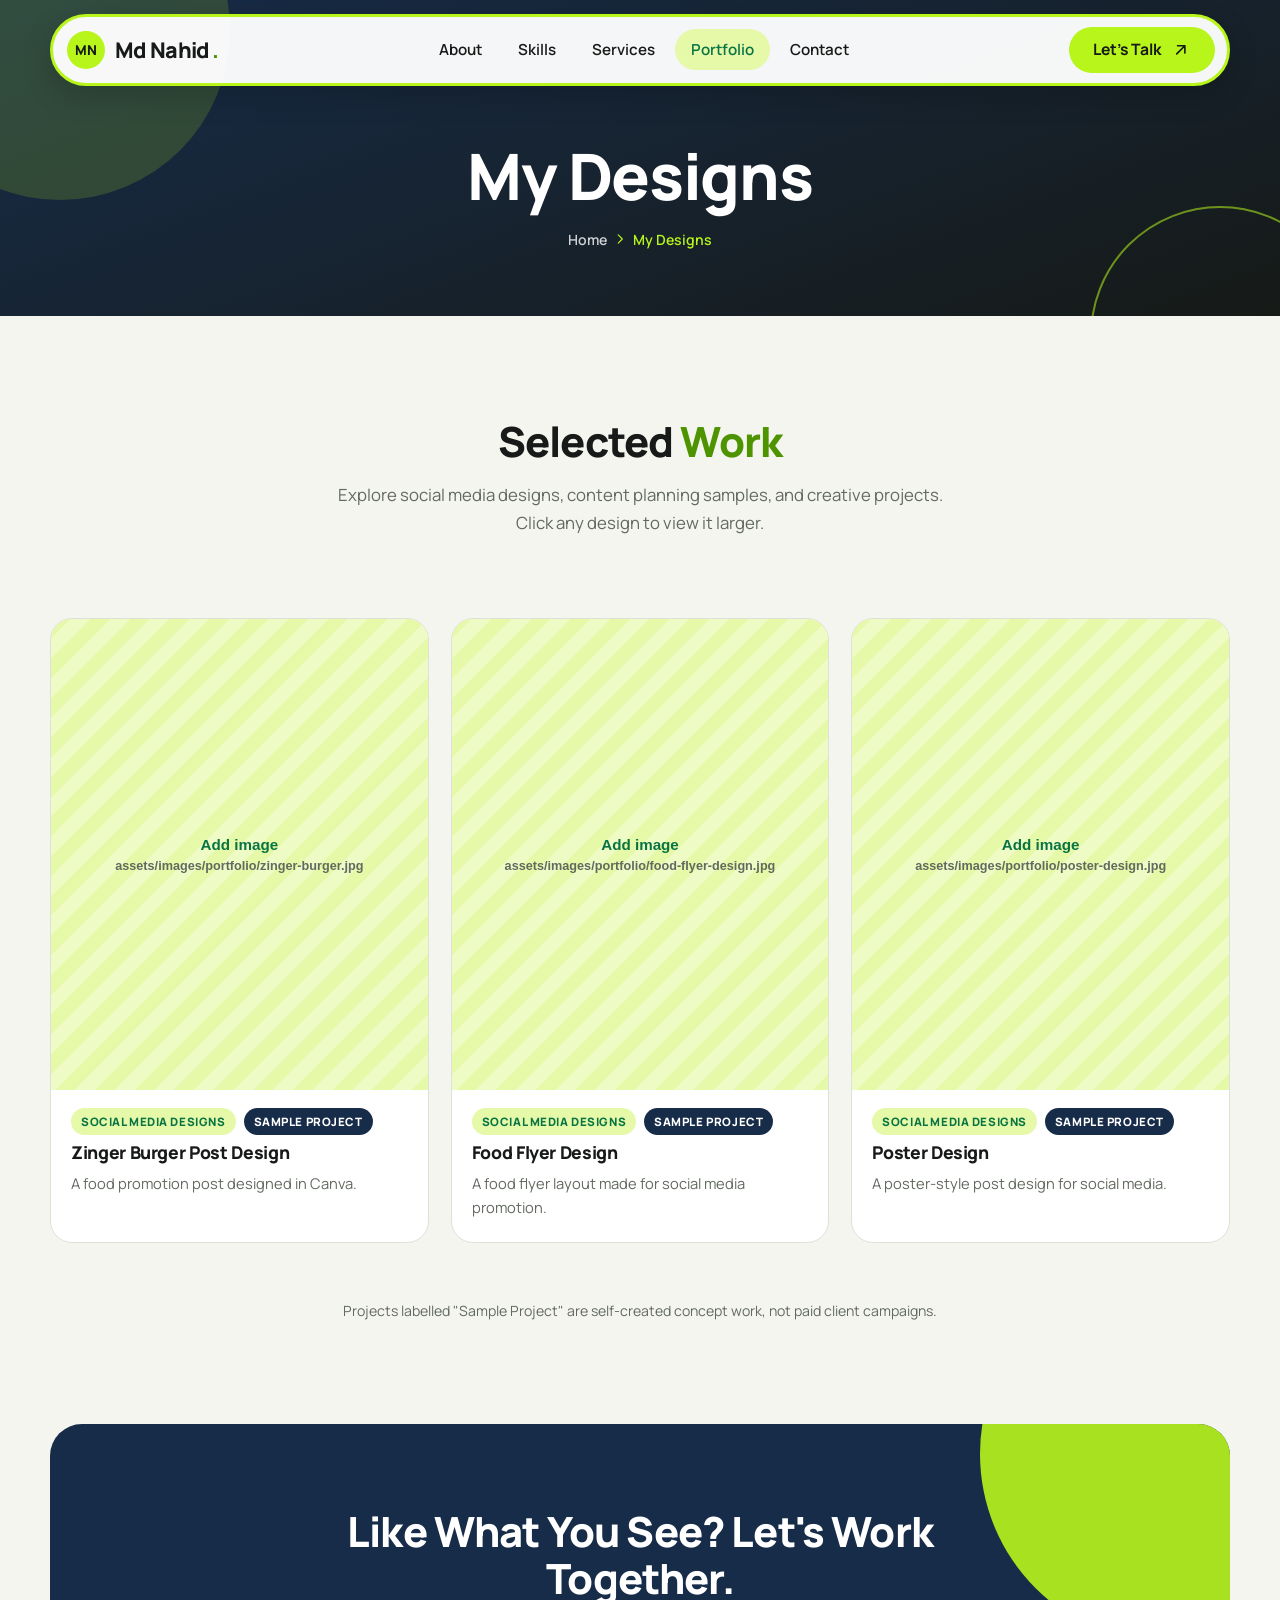
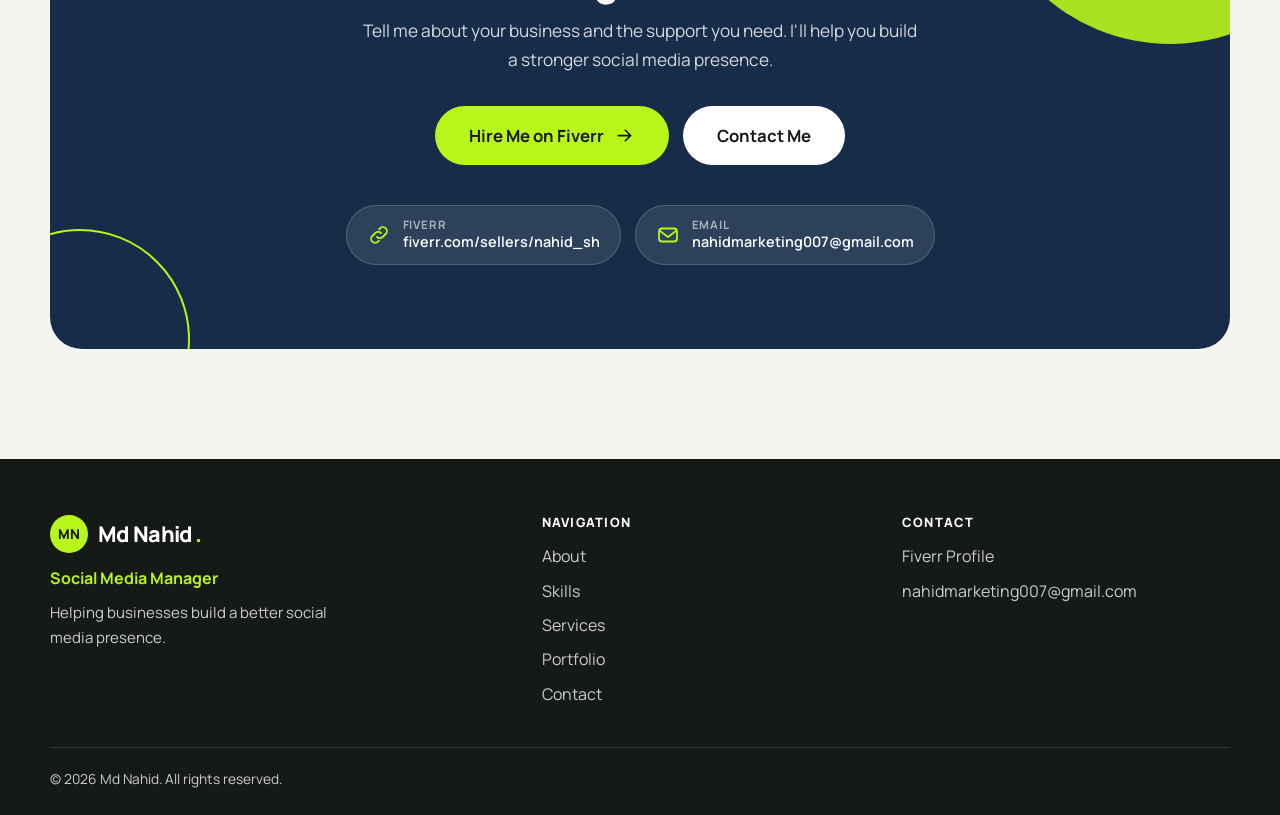
==== portfolio.html @ 6f3fdbe3 "Add files via upload" ====
<!DOCTYPE html>
<html lang="en">
<head>
  <meta charset="utf-8">
  <meta name="viewport" content="width=device-width, initial-scale=1">
  <title>My Designs | Md Nahid - Social Media Manager</title>
  <meta name="description" content="Browse social media post designs, carousels, flyers and content planning samples by Md Nahid.">
  <meta name="theme-color" content="#B7F51B">

  <meta property="og:type" content="website">
  <meta property="og:title" content="My Designs | Md Nahid - Social Media Manager">
  <meta property="og:description" content="Social media designs, carousels and content planning samples.">
  <meta property="og:image" content="assets/images/profile.jpg">
  <meta name="twitter:card" content="summary">

  <link rel="icon" type="image/png" href="assets/favicon.png">

  <link rel="preconnect" href="https://fonts.googleapis.com">
  <link rel="preconnect" href="https://fonts.gstatic.com" crossorigin>
  <link href="https://fonts.googleapis.com/css2?family=Manrope:wght@400;500;600;700;800&display=swap" rel="stylesheet">

  <link rel="stylesheet" href="style.css">
  <script>document.documentElement.classList.add('js');</script>
</head>
<body>

<a class="skip-link" href="#main">Skip to content</a>

<!-- SVG icon sprite -->
<svg width="0" height="0" style="position:absolute" aria-hidden="true" focusable="false">
  <defs>
    <symbol id="i-arrow" viewBox="0 0 24 24"><path d="M5 12h14M13 6l6 6-6 6" fill="none" stroke="currentColor" stroke-width="2" stroke-linecap="round" stroke-linejoin="round"/></symbol>
    <symbol id="i-diag" viewBox="0 0 24 24"><path d="M7 17L17 7M8 7h9v9" fill="none" stroke="currentColor" stroke-width="2" stroke-linecap="round" stroke-linejoin="round"/></symbol>
    <symbol id="i-up" viewBox="0 0 24 24"><path d="M12 19V5M6 11l6-6 6 6" fill="none" stroke="currentColor" stroke-width="2" stroke-linecap="round" stroke-linejoin="round"/></symbol>
    <symbol id="i-mail" viewBox="0 0 24 24"><rect x="3" y="5.5" width="18" height="13" rx="3" fill="none" stroke="currentColor" stroke-width="1.8"/><path d="M4 8l8 6 8-6" fill="none" stroke="currentColor" stroke-width="1.8" stroke-linecap="round" stroke-linejoin="round"/></symbol>
    <symbol id="i-link" viewBox="0 0 24 24"><path d="M10 14a4 4 0 005.7 0l3-3a4 4 0 00-5.7-5.7l-1 1M14 10a4 4 0 00-5.7 0l-3 3A4 4 0 0011 18.7l1-1" fill="none" stroke="currentColor" stroke-width="1.8" stroke-linecap="round" stroke-linejoin="round"/></symbol>
    <symbol id="i-chat" viewBox="0 0 24 24"><path d="M5 5.5h14a2 2 0 012 2v8a2 2 0 01-2 2h-7l-4.5 3v-3H5a2 2 0 01-2-2v-8a2 2 0 012-2z" fill="none" stroke="currentColor" stroke-width="1.8" stroke-linejoin="round"/></symbol>
    <symbol id="i-close" viewBox="0 0 24 24"><path d="M6 6l12 12M18 6L6 18" fill="none" stroke="currentColor" stroke-width="2" stroke-linecap="round"/></symbol>
    <symbol id="i-chevron" viewBox="0 0 24 24"><path d="M9 5l7 7-7 7" fill="none" stroke="currentColor" stroke-width="2" stroke-linecap="round" stroke-linejoin="round"/></symbol>
  </defs>
</svg>

<!-- ============================ HEADER / FLOATING NAVIGATION ============================ -->
<header class="site-header" id="top">
  <div class="nav-shell">
    <a class="logo" href="index.html" aria-label="Md Nahid - back to home"><span class="logo-badge">MN</span>Md Nahid<span class="logo-dot">.</span></a>

    <nav class="nav-menu" id="nav-menu" aria-label="Main navigation">
      <ul>
        <li><a href="index.html#about">About</a></li>
        <li><a href="index.html#skills">Skills</a></li>
        <li><a href="index.html#services">Services</a></li>
        <li><a class="is-active" href="portfolio.html" aria-current="page">Portfolio</a></li>
        <li><a href="index.html#contact">Contact</a></li>
      </ul>
      <a class="btn btn-primary nav-cta-mobile" href="index.html#contact">Let's Talk</a>
    </nav>

    <a class="btn btn-primary nav-cta" href="index.html#contact">Let's Talk <svg class="icon" aria-hidden="true"><use href="#i-diag"/></svg></a>

    <button class="nav-toggle" type="button" aria-label="Open menu" aria-expanded="false" aria-controls="nav-menu">
      <span class="bars" aria-hidden="true"><span></span><span></span><span></span></span>
    </button>
  </div>
</header>

<main id="main">

<!-- ============================ PAGE BANNER ============================ -->
<section class="banner" aria-labelledby="banner-title">
  <div class="container">
    <h1 id="banner-title">My Designs</h1>
    <p class="crumbs" aria-label="Breadcrumb"><a href="index.html">Home</a><svg class="icon" aria-hidden="true"><use href="#i-chevron"/></svg><span>My Designs</span></p>
  </div>
</section>

<!-- ============================ PORTFOLIO (full gallery) ============================ -->
<section class="section" id="portfolio" aria-labelledby="portfolio-title">
  <div class="container">
    <div class="section-head center reveal">
      <h2 id="portfolio-title">Selected <span class="hl">Work</span></h2>
      <p class="section-sub">Explore social media designs, content planning samples, and creative projects. Click any design to view it larger.</p>
    </div>

    <!-- Filter buttons are created by script.js from the categories in portfolio-data.js -->
    <div class="filters" id="pf-filters" role="group" aria-label="Filter portfolio by category"></div>

    <div class="pf-grid" id="pf-grid" aria-live="polite"></div>

    <div class="pf-more">
      <button class="btn btn-primary" id="pf-more" type="button" hidden>Show More Work</button>
    </div>

    <p class="pf-note">Projects labelled "Sample Project" are self-created concept work, not paid client campaigns.</p>
  </div>
</section>

<!-- ============================ CONTACT ============================ -->
<section class="contact" id="contact" aria-labelledby="contact-title">
  <div class="container">
    <div class="contact-card reveal">
      <h2 id="contact-title">Like What You See? Let's Work Together.</h2>
      <p>Tell me about your business and the support you need. I'll help you build a stronger social media presence.</p>

      <div class="btn-row btn-row-center">
        <a class="btn btn-primary btn-lg" data-link="fiverr" href="index.html#contact" target="_blank" rel="noopener noreferrer">Hire Me on Fiverr <svg class="icon" aria-hidden="true"><use href="#i-arrow"/></svg></a>
        <a class="btn btn-dark btn-lg" data-link="email" href="index.html#contact">Contact Me</a>
      </div>

      <ul class="contact-list">
        <li>
          <svg class="icon" aria-hidden="true"><use href="#i-link"/></svg>
          <span><b>Fiverr</b><a data-link="fiverr" href="index.html#contact" target="_blank" rel="noopener noreferrer">fiverr.com/sellers/nahid_sh</a></span>
        </li>
        <li>
          <svg class="icon" aria-hidden="true"><use href="#i-mail"/></svg>
          <span><b>Email</b><a data-link="email" data-text="email" href="index.html#contact"></a></span>
        </li>
        <li data-optional="whatsapp" hidden>
          <svg class="icon" aria-hidden="true"><use href="#i-chat"/></svg>
          <span><b>WhatsApp</b><a data-link="whatsapp" href="index.html#contact" target="_blank" rel="noopener noreferrer">Message me</a></span>
        </li>
        <li data-optional="linkedin" hidden>
          <svg class="icon" aria-hidden="true"><use href="#i-link"/></svg>
          <span><b>LinkedIn</b><a data-link="linkedin" href="index.html#contact" target="_blank" rel="noopener noreferrer">View profile</a></span>
        </li>
      </ul>
    </div>
  </div>
</section>

</main>

<!-- ============================ FOOTER ============================ -->
<footer class="site-footer">
  <div class="container footer-grid">
    <div class="footer-brand">
      <a class="logo" href="index.html"><span class="logo-badge">MN</span>Md Nahid<span class="logo-dot">.</span></a>
      <p class="footer-role">Social Media Manager</p>
      <p class="footer-tag">Helping businesses build a better social media presence.</p>
    </div>

    <nav aria-label="Footer navigation">
      <h2 class="footer-title">Navigation</h2>
      <ul>
        <li><a href="index.html#about">About</a></li>
        <li><a href="index.html#skills">Skills</a></li>
        <li><a href="index.html#services">Services</a></li>
        <li><a href="portfolio.html">Portfolio</a></li>
        <li><a href="index.html#contact">Contact</a></li>
      </ul>
    </nav>

    <div>
      <h2 class="footer-title">Contact</h2>
      <ul>
        <li><a data-link="fiverr" href="index.html#contact" target="_blank" rel="noopener noreferrer">Fiverr Profile</a></li>
        <li><a data-link="email" data-text="email" href="index.html#contact"></a></li>
      </ul>
    </div>
  </div>
  <div class="container footer-bottom">
    <p>&copy; <span id="year">2026</span> Md Nahid. All rights reserved.</p>
  </div>
</footer>

<!-- ============================ LIGHTBOX ============================ -->
<dialog class="lightbox" id="lightbox" aria-label="Project preview">
  <button class="lb-close" type="button" aria-label="Close preview"><svg class="icon" aria-hidden="true"><use href="#i-close"/></svg></button>
  <button class="lb-nav lb-prev" type="button" aria-label="Previous project"><svg class="icon" aria-hidden="true"><use href="#i-chevron"/></svg></button>
  <button class="lb-nav lb-next" type="button" aria-label="Next project"><svg class="icon" aria-hidden="true"><use href="#i-chevron"/></svg></button>
  <figure class="lb-figure">
    <img id="lb-img" alt="" decoding="async">
    <p class="lb-missing" id="lb-missing" hidden>This image has not been added yet.</p>
    <figcaption>
      <span class="lb-cat" id="lb-cat"></span>
      <strong id="lb-title"></strong>
      <span id="lb-desc"></span>
    </figcaption>
  </figure>
</dialog>

<button class="to-top" id="to-top" type="button" aria-label="Back to top" hidden><svg class="icon" aria-hidden="true"><use href="#i-up"/></svg></button>

<script src="portfolio-data.js"></script>
<script src="script.js"></script>
</body>
</html>
---- style.css ----
/* =====================================================================
   Md Nahid | Social Media Manager Portfolio - style.css
   1. Colors & settings   2. Base   3. Buttons & shared   4. Header
   5. Banner   6. About   7. Skills   8. Services   9. Portfolio
   10. Process   11. Industries   12. FAQ   13. Contact   14. Footer
   15. Lightbox & utilities   16. Responsive   17. Reduced motion
   ===================================================================== */

/* ---------- 1. COLORS & SETTINGS (edit colors here only) ---------- */
:root {
  --color-primary: #B7F51B;      /* main lime: buttons, highlights */
  --color-secondary: #D1F75B;    /* lighter lime */
  --color-dark-green: #087443;   /* dark green accents */
  --color-navy: #172C49;         /* deep navy */
  --color-background: #F4F5EF;   /* page background */
  --color-white: #FFFFFF;
  --color-text: #171A18;
  --color-muted: #626960;
  --color-border: #DDE1D7;

  --color-lime-text: #4E9300;    /* darker lime used for green text on light backgrounds (readable) */
  --color-lime-soft: #E6F9A8;    /* very light lime tint */
  --color-ink: #161A17;          /* near-black used in dark cards */

  --font-main: "Manrope", "Inter", "DM Sans", system-ui, -apple-system, "Segoe UI", Roboto, Arial, sans-serif;

  --radius-sm: 12px;
  --radius: 22px;
  --radius-lg: 32px;
  --max-width: 1180px;
  --header-h: 84px;
  --shadow-soft: 0 10px 30px rgba(23, 26, 24, 0.08);
}

/* ---------- 2. BASE ---------- */
*, *::before, *::after { box-sizing: border-box; }
html { scroll-behavior: smooth; scroll-padding-top: 96px; -webkit-text-size-adjust: 100%; }
body {
  margin: 0;
  font-family: var(--font-main);
  font-size: 1rem;
  line-height: 1.65;
  color: var(--color-text);
  background: var(--color-background);
  overflow-x: hidden;
}
img { max-width: 100%; display: block; }
a { color: inherit; }
ul, ol { margin: 0; padding: 0; list-style: none; }
dl, dd { margin: 0; }
h1, h2, h3, p { margin: 0; }
h1, h2, h3 { line-height: 1.12; letter-spacing: -0.02em; font-weight: 800; }
h1 { font-size: clamp(2.4rem, 5.6vw, 4rem); }
h2 { font-size: clamp(1.8rem, 3.8vw, 2.6rem); }
h3 { font-size: 1.2rem; }
.container { width: min(100% - 40px, var(--max-width)); margin-inline: auto; }
.icon { width: 1.25em; height: 1.25em; flex: none; }
.hl { color: var(--color-lime-text); }

:focus-visible { outline: 3px solid var(--color-navy); outline-offset: 3px; border-radius: 6px; }
.skip-link {
  position: absolute; left: 16px; top: -60px; z-index: 200;
  background: var(--color-navy); color: #fff; padding: 10px 16px; border-radius: 10px; text-decoration: none;
}
.skip-link:focus { top: 12px; }

/* ---------- 3. BUTTONS & SHARED ---------- */
.btn {
  display: inline-flex; align-items: center; justify-content: center; gap: 10px;
  padding: 14px 26px; border-radius: 999px; border: 2px solid transparent;
  font: inherit; font-weight: 700; font-size: 0.98rem; line-height: 1.2; text-decoration: none; cursor: pointer;
  transition: transform .2s ease, background-color .2s ease, color .2s ease, border-color .2s ease, box-shadow .2s ease;
}
.btn:hover { transform: translateY(-2px); }
.btn-primary { background: var(--color-primary); color: var(--color-text); }
.btn-primary:hover { background: var(--color-secondary); box-shadow: 0 8px 20px rgba(183, 245, 27, 0.45); }
.btn-outline { border-color: var(--color-text); color: var(--color-text); background: transparent; }
.btn-outline:hover { background: var(--color-text); color: #fff; }
.btn-dark { background: var(--color-ink); color: #fff; }
.btn-dark:hover { background: var(--color-navy); }
.btn-lg { padding: 17px 32px; font-size: 1.05rem; }
.btn-row { display: flex; flex-wrap: wrap; gap: 14px; }
.btn-row-center { justify-content: center; }

.pill {
  display: inline-block; padding: 6px 16px; border-radius: 999px;
  background: transparent; color: var(--color-dark-green); border: 1.5px solid var(--color-dark-green);
  font-size: .8rem; font-weight: 700; letter-spacing: .04em;
}
.section { padding: clamp(60px, 8vw, 104px) 0; }
.section-alt { background: #ECEEE4; }
.section-head { max-width: 820px; margin-bottom: clamp(32px, 5vw, 52px); }
.section-head.center { margin-inline: auto; text-align: center; }
.section-head h2 { margin-bottom: 16px; }
.section-sub { color: var(--color-muted); font-size: 1.05rem; max-width: 620px; }
.section-head.center .section-sub { margin-inline: auto; }

/* ---------- 4. HEADER (floating pill) ---------- */
.site-header {
  position: fixed; top: 14px; left: 0; right: 0; z-index: 100; pointer-events: none;
}
.nav-shell {
  pointer-events: auto; position: relative;
  width: min(100% - 28px, var(--max-width)); margin-inline: auto;
  display: flex; align-items: center; justify-content: space-between; gap: 20px;
  padding: 10px 12px 10px 14px; border-radius: 999px;
  background: rgba(255, 255, 255, 0.96); border: 3px solid var(--color-primary);
  box-shadow: 0 10px 30px rgba(0, 0, 0, .18);
  transition: box-shadow .25s ease;
}
.site-header.is-scrolled .nav-shell { box-shadow: 0 14px 34px rgba(0, 0, 0, .26); }
.logo { display: inline-flex; align-items: center; gap: 10px; font-weight: 800; font-size: 1.35rem; letter-spacing: -0.03em; text-decoration: none; color: var(--color-text); }
.logo-badge { display: grid; place-items: center; width: 38px; height: 38px; border-radius: 50%; background: var(--color-primary); color: var(--color-ink); font-size: .85rem; letter-spacing: 0; }
.logo-dot { color: var(--color-lime-text); margin-left: -8px; }
.nav-menu ul { display: flex; gap: 4px; }
.nav-menu a:not(.btn) {
  display: block; padding: 8px 16px; border-radius: 999px; text-decoration: none;
  font-size: .95rem; font-weight: 600; color: var(--color-text); transition: background-color .2s ease;
}
.nav-menu a:not(.btn):hover { background: rgba(23, 26, 24, .06); }
.nav-menu a.is-active { background: var(--color-lime-soft); color: var(--color-dark-green); }
.nav-cta { padding: 11px 22px; }
.nav-cta-mobile { display: none; }
.nav-toggle {
  display: none; width: 46px; height: 46px; border: 0; border-radius: 50%;
  background: var(--color-primary); cursor: pointer; align-items: center; justify-content: center;
}
.bars { display: grid; gap: 5px; width: 20px; }
.bars span { display: block; height: 2px; background: var(--color-text); border-radius: 2px; transition: transform .25s ease, opacity .2s ease; }
.nav-toggle[aria-expanded="true"] .bars span:nth-child(1) { transform: translateY(7px) rotate(45deg); }
.nav-toggle[aria-expanded="true"] .bars span:nth-child(2) { opacity: 0; }
.nav-toggle[aria-expanded="true"] .bars span:nth-child(3) { transform: translateY(-7px) rotate(-45deg); }

/* ---------- 5. PAGE BANNER ---------- */
.banner {
  position: relative; overflow: hidden; text-align: center; color: #fff;
  padding: calc(var(--header-h) + 56px) 0 64px;
  background: linear-gradient(160deg, var(--color-navy) 0%, var(--color-ink) 100%);
}
.banner::before, .banner::after { content: ""; position: absolute; border-radius: 50%; pointer-events: none; }
.banner::before { width: 340px; height: 340px; left: -110px; top: -140px; background: var(--color-primary); opacity: .16; }
.banner::after { width: 260px; height: 260px; right: -70px; bottom: -150px; border: 2px solid var(--color-primary); opacity: .55; }
.banner .container { position: relative; z-index: 1; }
.banner h1 { margin-bottom: 14px; }
.crumbs { display: inline-flex; align-items: center; gap: 6px; font-size: .88rem; font-weight: 600; color: rgba(255, 255, 255, .8); }
.crumbs a { text-decoration: none; }
.crumbs a:hover { color: var(--color-primary); }
.crumbs span { color: var(--color-primary); }
.crumbs .icon { width: 14px; height: 14px; color: var(--color-primary); }

/* ---------- 6. ABOUT ---------- */
.about-grid { display: grid; grid-template-columns: .9fr 1.1fr; gap: clamp(28px, 6vw, 80px); align-items: center; }
.about-photo { position: relative; max-width: 460px; margin-inline: auto; width: 100%; padding: 18px; }
.photo-ring {
  position: relative; z-index: 1; aspect-ratio: 1 / 1; border-radius: 50%; overflow: hidden;
  border: 5px solid var(--color-primary); background: var(--color-ink); box-shadow: var(--shadow-soft);
}
.photo-ring img { width: 100%; height: 100%; object-fit: cover; }
.dot { position: absolute; border-radius: 50%; z-index: 2; }
.dot-a { width: 22%; aspect-ratio: 1; left: 0; top: 2%; background: var(--color-primary); }
.dot-b { width: 15%; aspect-ratio: 1; right: 3%; bottom: 8%; background: var(--color-dark-green); border: 4px solid var(--color-background); }
.about-copy .pill { margin-bottom: 16px; }
.about-copy h2 { margin-bottom: 18px; }
.about-copy p { color: var(--color-muted); margin-bottom: 14px; max-width: 600px; }
.info-card {
  display: grid; grid-template-columns: 1fr 1fr; gap: 18px 24px; margin: 24px 0 26px; padding: 22px 24px;
  border-radius: var(--radius-sm); background: var(--color-ink); color: #fff;
}
.info-card dt { font-size: .74rem; font-weight: 700; letter-spacing: .06em; text-transform: uppercase; color: var(--color-primary); }
.info-card dd { font-size: .95rem; font-weight: 600; word-break: break-word; }
.info-card a { text-decoration: none; }
.info-card a:hover { color: var(--color-primary); }

/* ---------- 7. SKILLS ---------- */
.skill-grid { display: grid; grid-template-columns: repeat(4, 1fr); gap: 18px; }
.skill-card {
  display: grid; justify-items: center; gap: 6px; text-align: center; padding: 28px 18px 26px;
  background: #fff; border: 1px solid var(--color-border); border-radius: var(--radius);
  transition: transform .3s ease, box-shadow .3s ease, border-color .3s ease;
}
.skill-card:hover { transform: translateY(-5px); box-shadow: var(--shadow-soft); border-color: var(--color-primary); }
.skill-icon { display: grid; place-items: center; width: 56px; height: 56px; border-radius: 18px; background: var(--color-ink); color: var(--color-primary); margin-bottom: 10px; }
.skill-icon .icon { width: 28px; height: 28px; }
.skill-card h3 { font-size: 1.05rem; }
.skill-card p { font-size: .88rem; color: var(--color-muted); }

/* ---------- 8. SERVICES ---------- */
.service-grid { display: grid; grid-template-columns: repeat(4, 1fr); gap: 18px; }
.service-card {
  position: relative; display: flex; flex-direction: column; gap: 14px; overflow: hidden;
  padding: 0 0 70px; border-radius: var(--radius); background: var(--color-ink); color: #fff;
  border: 1px solid rgba(255, 255, 255, .08); transition: transform .3s ease, box-shadow .3s ease;
}
.service-card:hover { transform: translateY(-6px); box-shadow: var(--shadow-soft); }
.service-top { display: flex; align-items: center; gap: 12px; padding: 20px 22px; border-bottom: 1px solid rgba(255, 255, 255, .1); }
.service-top h3 { font-size: 1.05rem; }
.service-icon { flex: none; display: grid; place-items: center; width: 44px; height: 44px; border-radius: 14px; background: var(--color-primary); color: var(--color-ink); }
.service-icon .icon { width: 22px; height: 22px; }
.service-card > p { padding: 4px 22px 0; font-size: .93rem; color: rgba(255, 255, 255, .75); }
.service-card ul { padding: 0 22px; display: grid; gap: 8px; margin-top: 4px; }
.service-card li { display: flex; gap: 8px; font-size: .88rem; font-weight: 600; }
.service-card li::before { content: ""; flex: none; width: 7px; height: 7px; margin-top: .6em; border-radius: 50%; background: var(--color-primary); }
.service-go {
  position: absolute; right: 18px; bottom: 18px; display: grid; place-items: center; width: 46px; height: 46px;
  border-radius: 50%; background: var(--color-primary); color: var(--color-ink); text-decoration: none; transition: transform .2s ease;
}
.service-go:hover { transform: rotate(45deg); }

/* ---------- 9. PORTFOLIO ---------- */
.filters { display: flex; flex-wrap: wrap; justify-content: center; gap: 10px; margin-bottom: 30px; }
.filter-btn {
  padding: 10px 20px; border-radius: 999px; border: 1.5px solid var(--color-border); background: #fff;
  font: inherit; font-size: .9rem; font-weight: 700; color: var(--color-text); cursor: pointer;
  transition: background-color .2s ease, border-color .2s ease, transform .2s ease;
}
.filter-btn:hover { border-color: var(--color-text); }
.filter-btn[aria-pressed="true"] { background: var(--color-primary); border-color: var(--color-primary); }

.pf-grid { display: grid; grid-template-columns: repeat(3, 1fr); gap: 22px; }
.pf-card { display: flex; flex-direction: column; background: #fff; border: 1px solid var(--color-border); border-radius: var(--radius); overflow: hidden; transition: transform .3s ease, box-shadow .3s ease; animation: cardIn .45s ease both; }
.pf-card:hover { transform: translateY(-5px); box-shadow: var(--shadow-soft); }
.pf-thumb { position: relative; display: block; width: 100%; padding: 0; border: 0; background: var(--color-lime-soft); cursor: zoom-in; aspect-ratio: 4 / 5; overflow: hidden; }
.pf-thumb img { width: 100%; height: 100%; object-fit: cover; object-position: top center; transition: transform .5s ease; }
.pf-card:hover .pf-thumb img { transform: scale(1.04); }
.pf-thumb .pf-zoom {
  position: absolute; right: 12px; bottom: 12px; padding: 7px 14px; border-radius: 999px;
  background: rgba(23, 26, 24, .85); color: #fff; font-size: .78rem; font-weight: 700; opacity: 0; transform: translateY(6px); transition: opacity .25s ease, transform .25s ease;
}
.pf-thumb:hover .pf-zoom, .pf-thumb:focus-visible .pf-zoom { opacity: 1; transform: none; }
.pf-empty {
  position: absolute; inset: 0; display: none; flex-direction: column; align-items: center; justify-content: center; gap: 6px; padding: 20px; text-align: center;
  background: repeating-linear-gradient(135deg, var(--color-lime-soft) 0 14px, #EEFBC4 14px 28px); color: var(--color-dark-green); font-weight: 800; font-size: .95rem;
}
.pf-empty small { font-weight: 600; color: var(--color-muted); }
.pf-card.is-empty .pf-empty { display: flex; }
.pf-card.is-empty .pf-thumb img { visibility: hidden; }
.pf-body { padding: 18px 20px 22px; display: grid; gap: 8px; }
.pf-meta { display: flex; flex-wrap: wrap; gap: 8px; }
.pf-meta span { font-size: .72rem; font-weight: 800; letter-spacing: .05em; text-transform: uppercase; padding: 4px 10px; border-radius: 999px; background: var(--color-lime-soft); color: var(--color-dark-green); }
.pf-meta span.pf-label { background: var(--color-navy); color: #fff; }
.pf-body h3 { font-size: 1.1rem; }
.pf-body p { font-size: .92rem; color: var(--color-muted); }
.pf-link { display: inline-flex; align-items: center; gap: 6px; font-weight: 700; font-size: .9rem; color: var(--color-dark-green); text-decoration: none; margin-top: 4px; }
.pf-link:hover { text-decoration: underline; }
.pf-more { display: flex; justify-content: center; margin-top: 34px; }
.pf-more[hidden], .pf-more button[hidden] { display: none; }
.pf-note { text-align: center; color: var(--color-muted); font-size: .88rem; margin-top: 22px; grid-column: 1 / -1; }
@keyframes cardIn { from { opacity: 0; transform: translateY(14px); } to { opacity: 1; transform: none; } }

/* ---------- 10. PROCESS ---------- */
.steps { display: grid; grid-template-columns: repeat(5, 1fr); gap: 16px; }
.step { position: relative; padding: 24px 20px 26px; background: #fff; border: 1px solid var(--color-border); border-radius: var(--radius); transition: transform .3s ease, box-shadow .3s ease; }
.step:hover { transform: translateY(-5px); box-shadow: var(--shadow-soft); }
.step-num { display: grid; place-items: center; width: 44px; height: 44px; margin-bottom: 16px; border-radius: 50%; background: var(--color-primary); color: var(--color-ink); font-weight: 800; }
.step h3 { font-size: 1.05rem; margin-bottom: 6px; }
.step p { font-size: .9rem; color: var(--color-muted); }

/* ---------- 11. INDUSTRIES ---------- */
.industry-grid { display: grid; grid-template-columns: repeat(5, 1fr); gap: 16px; }
.industry-card { padding: 24px 20px 26px; border-radius: var(--radius); background: #fff; border: 1px solid var(--color-border); transition: background-color .3s ease, transform .3s ease; }
.industry-card:hover { background: var(--color-secondary); transform: translateY(-5px); }
.ind-num { display: inline-block; font-weight: 800; font-size: .85rem; color: var(--color-lime-text); margin-bottom: 36px; }
.industry-card:hover .ind-num { color: var(--color-ink); }
.industry-card h3 { font-size: 1.1rem; margin-bottom: 10px; }
.industry-card p { font-size: .9rem; color: var(--color-muted); }
.industry-card:hover p { color: #2B312C; }

/* ---------- 12. FAQ ---------- */
.faq-wrap { max-width: 860px; }
.faq-list { display: grid; gap: 12px; }
.faq-list details { background: #fff; border: 1px solid var(--color-border); border-radius: var(--radius-sm); transition: border-color .2s ease; }
.faq-list details[open] { border-color: var(--color-dark-green); }
.faq-list summary {
  display: flex; justify-content: space-between; align-items: center; gap: 16px; padding: 18px 22px;
  font-weight: 700; cursor: pointer; list-style: none;
}
.faq-list summary::-webkit-details-marker { display: none; }
.faq-list summary::after { content: "+"; flex: none; width: 30px; height: 30px; border-radius: 50%; background: var(--color-primary); display: grid; place-items: center; font-size: 1.3rem; line-height: 1; transition: transform .25s ease; }
.faq-list details[open] summary::after { transform: rotate(45deg); }
.faq-list details p { padding: 0 22px 20px; color: var(--color-muted); }

/* ---------- 13. CONTACT ---------- */
.contact { padding: 0 0 clamp(64px, 9vw, 110px); }
.contact-card {
  position: relative; overflow: hidden; text-align: center; border-radius: var(--radius-lg);
  padding: clamp(40px, 7vw, 84px) clamp(22px, 5vw, 64px); background: var(--color-navy); color: #fff;
}
.contact-card::before, .contact-card::after { content: ""; position: absolute; border-radius: 50%; pointer-events: none; }
.contact-card::before { width: 380px; height: 380px; right: -130px; top: -160px; background: var(--color-primary); opacity: .9; }
.contact-card::after { width: 220px; height: 220px; left: -80px; bottom: -100px; border: 2px solid var(--color-primary); }
.contact-card > * { position: relative; z-index: 1; }
.contact-card h2 { max-width: 760px; margin: 0 auto 16px; }
.contact-card > p { max-width: 560px; margin: 0 auto 32px; color: rgba(255, 255, 255, .82); font-size: 1.08rem; }
.contact-card .btn-dark { background: #fff; color: var(--color-ink); }
.contact-card .btn-dark:hover { background: var(--color-secondary); }
.contact-list { display: flex; flex-wrap: wrap; justify-content: center; gap: 14px; margin-top: 40px; }
.contact-list li { display: flex; align-items: center; gap: 12px; text-align: left; padding: 12px 20px; border-radius: 999px; background: rgba(255, 255, 255, .1); border: 1px solid rgba(255, 255, 255, .18); }
.contact-list li[hidden] { display: none; }
.contact-list .icon { color: var(--color-primary); width: 24px; height: 24px; }
.contact-list span { display: grid; line-height: 1.3; font-size: .9rem; }
.contact-list b { font-size: .72rem; letter-spacing: .08em; text-transform: uppercase; color: rgba(255, 255, 255, .6); }
.contact-list a { color: #fff; font-weight: 600; text-decoration: none; word-break: break-all; }
.contact-list a:hover { text-decoration: underline; }
.contact-card :focus-visible { outline-color: var(--color-primary); }

/* ---------- 14. FOOTER ---------- */
.site-footer { background: var(--color-ink); color: rgba(255, 255, 255, .78); padding: 56px 0 0; }
.footer-grid { display: grid; grid-template-columns: 1.4fr 1fr 1fr; gap: 32px; padding-bottom: 40px; }
.site-footer .logo { color: #fff; }
.site-footer .logo-dot { color: var(--color-primary); }
.footer-role { margin-top: 12px; font-weight: 700; color: var(--color-primary); }
.footer-tag { margin-top: 10px; max-width: 320px; font-size: .94rem; }
.footer-title { font-size: .8rem; letter-spacing: .1em; text-transform: uppercase; color: #fff; margin-bottom: 14px; }
.site-footer li + li { margin-top: 8px; }
.site-footer a { text-decoration: none; transition: color .2s ease; word-break: break-word; }
.site-footer li a:hover { color: var(--color-primary); }
.site-footer :focus-visible { outline-color: var(--color-primary); }
.footer-bottom { border-top: 1px solid rgba(255, 255, 255, .12); padding: 20px 0 24px; font-size: .86rem; }

/* ---------- 15. LIGHTBOX & UTILITIES ---------- */
.lightbox { width: min(94vw, 980px); max-height: 94vh; padding: 0; border: 0; border-radius: var(--radius); background: var(--color-ink); color: #fff; overflow: hidden; }
.lightbox::backdrop { background: rgba(10, 12, 10, .82); }
.lb-figure { margin: 0; display: grid; grid-template-rows: minmax(0, 1fr) auto; max-height: 94vh; }
.lb-figure img { width: 100%; max-height: 74vh; object-fit: contain; background: #0E110F; }
.lb-missing { padding: 60px 20px; text-align: center; color: rgba(255, 255, 255, .75); }
.lb-figure figcaption { display: grid; gap: 4px; padding: 16px 24px 20px; }
.lb-cat { font-size: .72rem; letter-spacing: .08em; text-transform: uppercase; color: var(--color-primary); font-weight: 800; }
.lb-figure figcaption strong { font-size: 1.1rem; }
.lb-figure figcaption span:last-child { color: rgba(255, 255, 255, .7); font-size: .92rem; }
.lb-close, .lb-nav { position: absolute; z-index: 2; width: 46px; height: 46px; border: 0; border-radius: 50%; background: var(--color-primary); color: var(--color-ink); display: grid; place-items: center; cursor: pointer; transition: transform .2s ease; }
.lb-close:hover, .lb-nav:hover { transform: scale(1.08); }
.lb-close { top: 14px; right: 14px; }
.lb-nav { top: 40%; }
.lb-prev { left: 14px; transform: scaleX(-1); }
.lb-prev:hover { transform: scaleX(-1) scale(1.08); }
.lb-next { right: 14px; }
.lightbox :focus-visible { outline-color: #fff; }

.to-top { position: fixed; right: 20px; bottom: 20px; z-index: 90; width: 48px; height: 48px; border: 0; border-radius: 50%; background: var(--color-primary); color: var(--color-ink); display: grid; place-items: center; cursor: pointer; box-shadow: var(--shadow-soft); transition: transform .2s ease; }
.to-top:hover { transform: translateY(-3px); }
.to-top[hidden] { display: none; }

/* Scroll reveal (only active when JavaScript runs) */
.js .reveal { opacity: 0; transform: translateY(18px); transition: opacity .6s ease, transform .6s ease; }
.js .reveal.is-visible { opacity: 1; transform: none; }

/* ---------- 16. RESPONSIVE ---------- */
@media (max-width: 1100px) {
  .skill-grid, .service-grid { grid-template-columns: repeat(2, 1fr); }
  .industry-grid { grid-template-columns: repeat(3, 1fr); }
  .steps { grid-template-columns: repeat(3, 1fr); }
}

@media (max-width: 900px) {
  .about-grid { grid-template-columns: 1fr; }
  .pf-grid { grid-template-columns: repeat(2, 1fr); }
  .footer-grid { grid-template-columns: 1fr 1fr; }
  .footer-brand { grid-column: 1 / -1; }

  .nav-toggle { display: inline-flex; }
  .nav-cta { display: none; }
  .nav-menu {
    position: absolute; top: calc(100% + 10px); left: 0; right: 0; padding: 12px 16px 20px;
    background: #fff; border: 3px solid var(--color-primary); border-radius: var(--radius);
    box-shadow: 0 16px 30px rgba(23, 26, 24, .18); display: none;
  }
  .nav-menu.is-open { display: block; }
  .nav-menu ul { flex-direction: column; gap: 2px; }
  .nav-menu a:not(.btn) { padding: 14px 16px; font-size: 1.05rem; }
  .nav-cta-mobile { display: flex; margin-top: 14px; }
}

@media (max-width: 640px) {
  .container { width: min(100% - 32px, var(--max-width)); }
  .banner { padding-bottom: 48px; }
  .skill-grid { grid-template-columns: repeat(2, 1fr); gap: 12px; }
  .skill-card { padding: 22px 12px; }
  .service-grid { grid-template-columns: 1fr; }
  .steps { grid-template-columns: 1fr; }
  .industry-grid { grid-template-columns: repeat(2, 1fr); gap: 12px; }
  .industry-card { padding: 20px 16px; }
  .ind-num { margin-bottom: 22px; }
  .info-card { grid-template-columns: 1fr; }
  .pf-grid { grid-template-columns: repeat(2, 1fr); gap: 12px; }
  .pf-body { padding: 12px 12px 16px; gap: 6px; }
  .pf-body h3 { font-size: .95rem; }
  .pf-body p { display: none; }
  .pf-meta span { font-size: .62rem; padding: 3px 8px; }
  .pf-thumb .pf-zoom { display: none; }
  .btn-row .btn { flex: 1 1 100%; }
  .footer-grid { grid-template-columns: 1fr; }
  .contact-list li { width: 100%; border-radius: var(--radius-sm); }
  .lb-nav { top: auto; bottom: 14px; }
  .lb-figure figcaption { padding-bottom: 72px; }
}

@media (max-width: 400px) {
  .industry-grid, .skill-grid { grid-template-columns: 1fr; }
}

/* ---------- 17. REDUCED MOTION ---------- */
@media (prefers-reduced-motion: reduce) {
  html { scroll-behavior: auto; }
  *, *::before, *::after { animation: none !important; transition: none !important; }
  .js .reveal { opacity: 1; transform: none; }
}
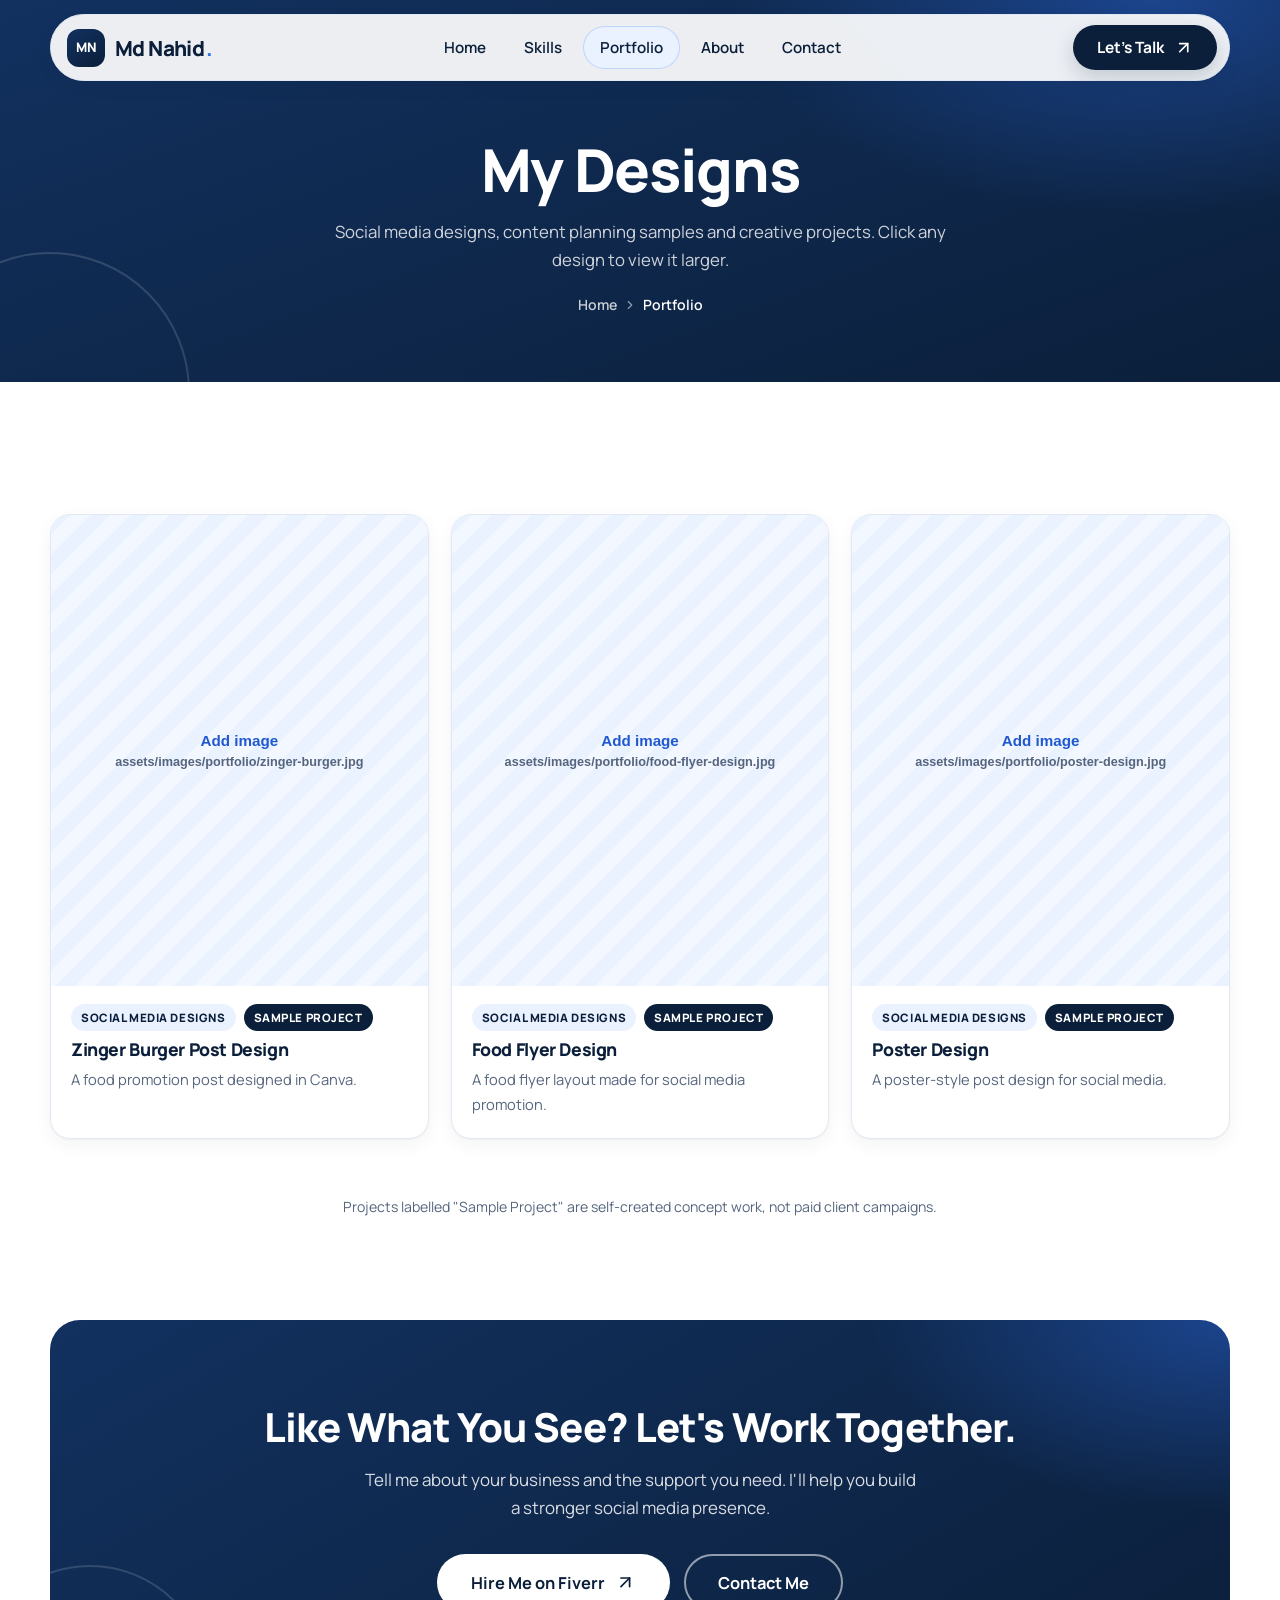
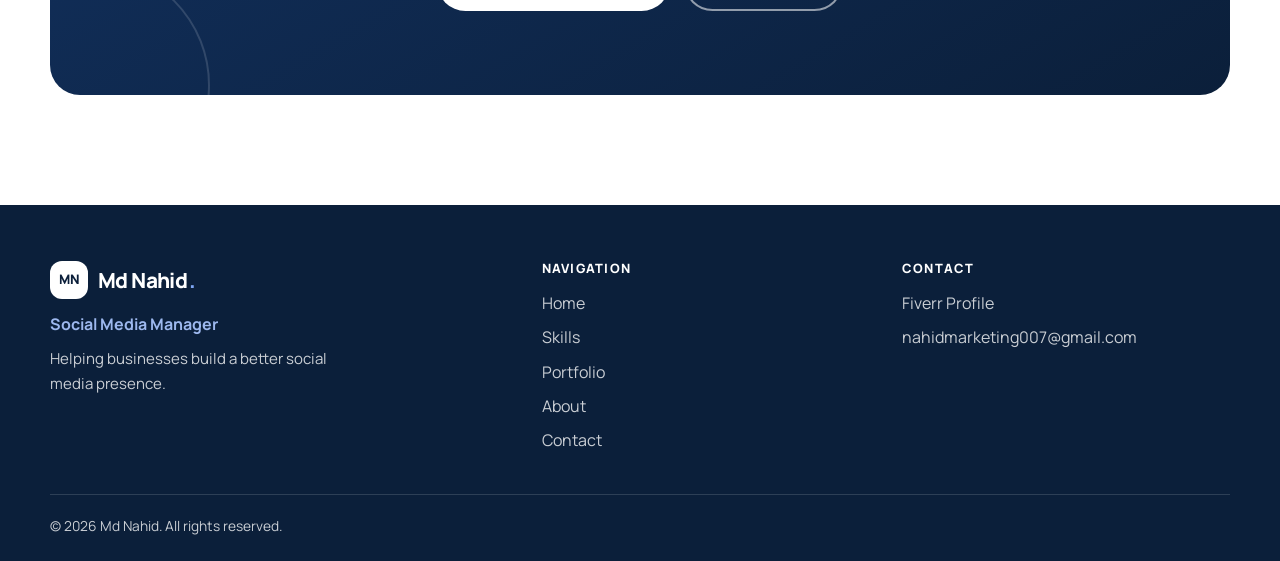
==== commit db568d7d: "Add files via upload" ====
--- a/portfolio.html
+++ b/portfolio.html
@@ -5,7 +5,7 @@
   <meta name="viewport" content="width=device-width, initial-scale=1">
   <title>My Designs | Md Nahid - Social Media Manager</title>
   <meta name="description" content="Browse social media post designs, carousels, flyers and content planning samples by Md Nahid.">
-  <meta name="theme-color" content="#B7F51B">
+  <meta name="theme-color" content="#0B1F3A">
 
   <meta property="og:type" content="website">
   <meta property="og:title" content="My Designs | Md Nahid - Social Media Manager">
@@ -14,161 +14,60 @@
   <meta name="twitter:card" content="summary">
 
   <link rel="icon" type="image/png" href="assets/favicon.png">
-
   <link rel="preconnect" href="https://fonts.googleapis.com">
   <link rel="preconnect" href="https://fonts.gstatic.com" crossorigin>
   <link href="https://fonts.googleapis.com/css2?family=Manrope:wght@400;500;600;700;800&display=swap" rel="stylesheet">
-
   <link rel="stylesheet" href="style.css">
   <script>document.documentElement.classList.add('js');</script>
 </head>
-<body>
+<body data-page="portfolio" data-root="">
 
 <a class="skip-link" href="#main">Skip to content</a>
-
-<!-- SVG icon sprite -->
-<svg width="0" height="0" style="position:absolute" aria-hidden="true" focusable="false">
-  <defs>
-    <symbol id="i-arrow" viewBox="0 0 24 24"><path d="M5 12h14M13 6l6 6-6 6" fill="none" stroke="currentColor" stroke-width="2" stroke-linecap="round" stroke-linejoin="round"/></symbol>
-    <symbol id="i-diag" viewBox="0 0 24 24"><path d="M7 17L17 7M8 7h9v9" fill="none" stroke="currentColor" stroke-width="2" stroke-linecap="round" stroke-linejoin="round"/></symbol>
-    <symbol id="i-up" viewBox="0 0 24 24"><path d="M12 19V5M6 11l6-6 6 6" fill="none" stroke="currentColor" stroke-width="2" stroke-linecap="round" stroke-linejoin="round"/></symbol>
-    <symbol id="i-mail" viewBox="0 0 24 24"><rect x="3" y="5.5" width="18" height="13" rx="3" fill="none" stroke="currentColor" stroke-width="1.8"/><path d="M4 8l8 6 8-6" fill="none" stroke="currentColor" stroke-width="1.8" stroke-linecap="round" stroke-linejoin="round"/></symbol>
-    <symbol id="i-link" viewBox="0 0 24 24"><path d="M10 14a4 4 0 005.7 0l3-3a4 4 0 00-5.7-5.7l-1 1M14 10a4 4 0 00-5.7 0l-3 3A4 4 0 0011 18.7l1-1" fill="none" stroke="currentColor" stroke-width="1.8" stroke-linecap="round" stroke-linejoin="round"/></symbol>
-    <symbol id="i-chat" viewBox="0 0 24 24"><path d="M5 5.5h14a2 2 0 012 2v8a2 2 0 01-2 2h-7l-4.5 3v-3H5a2 2 0 01-2-2v-8a2 2 0 012-2z" fill="none" stroke="currentColor" stroke-width="1.8" stroke-linejoin="round"/></symbol>
-    <symbol id="i-close" viewBox="0 0 24 24"><path d="M6 6l12 12M18 6L6 18" fill="none" stroke="currentColor" stroke-width="2" stroke-linecap="round"/></symbol>
-    <symbol id="i-chevron" viewBox="0 0 24 24"><path d="M9 5l7 7-7 7" fill="none" stroke="currentColor" stroke-width="2" stroke-linecap="round" stroke-linejoin="round"/></symbol>
-  </defs>
-</svg>
-
-<!-- ============================ HEADER / FLOATING NAVIGATION ============================ -->
-<header class="site-header" id="top">
-  <div class="nav-shell">
-    <a class="logo" href="index.html" aria-label="Md Nahid - back to home"><span class="logo-badge">MN</span>Md Nahid<span class="logo-dot">.</span></a>
-
-    <nav class="nav-menu" id="nav-menu" aria-label="Main navigation">
-      <ul>
-        <li><a href="index.html#about">About</a></li>
-        <li><a href="index.html#skills">Skills</a></li>
-        <li><a href="index.html#services">Services</a></li>
-        <li><a class="is-active" href="portfolio.html" aria-current="page">Portfolio</a></li>
-        <li><a href="index.html#contact">Contact</a></li>
-      </ul>
-      <a class="btn btn-primary nav-cta-mobile" href="index.html#contact">Let's Talk</a>
-    </nav>
-
-    <a class="btn btn-primary nav-cta" href="index.html#contact">Let's Talk <svg class="icon" aria-hidden="true"><use href="#i-diag"/></svg></a>
-
-    <button class="nav-toggle" type="button" aria-label="Open menu" aria-expanded="false" aria-controls="nav-menu">
-      <span class="bars" aria-hidden="true"><span></span><span></span><span></span></span>
-    </button>
-  </div>
-</header>
+<div id="site-header"></div>
 
 <main id="main">
 
-<!-- ============================ PAGE BANNER ============================ -->
 <section class="banner" aria-labelledby="banner-title">
   <div class="container">
     <h1 id="banner-title">My Designs</h1>
-    <p class="crumbs" aria-label="Breadcrumb"><a href="index.html">Home</a><svg class="icon" aria-hidden="true"><use href="#i-chevron"/></svg><span>My Designs</span></p>
+    <p class="banner-sub">Social media designs, content planning samples and creative projects. Click any design to view it larger.</p>
+    <p class="crumbs" aria-label="Breadcrumb"><a href="index.html">Home</a><i class="ico" data-icon="chevron-right"></i><span aria-current="page">Portfolio</span></p>
   </div>
 </section>
 
-<!-- ============================ PORTFOLIO (full gallery) ============================ -->
-<section class="section" id="portfolio" aria-labelledby="portfolio-title">
+<!-- Full gallery. Filter buttons are created by portfolio.js from the categories in portfolio-data.js -->
+<section class="section" id="portfolio" aria-label="Portfolio gallery">
   <div class="container">
-    <div class="section-head center reveal">
-      <h2 id="portfolio-title">Selected <span class="hl">Work</span></h2>
-      <p class="section-sub">Explore social media designs, content planning samples, and creative projects. Click any design to view it larger.</p>
-    </div>
-
-    <!-- Filter buttons are created by script.js from the categories in portfolio-data.js -->
     <div class="filters" id="pf-filters" role="group" aria-label="Filter portfolio by category"></div>
-
     <div class="pf-grid" id="pf-grid" aria-live="polite"></div>
-
     <div class="pf-more">
       <button class="btn btn-primary" id="pf-more" type="button" hidden>Show More Work</button>
     </div>
-
     <p class="pf-note">Projects labelled "Sample Project" are self-created concept work, not paid client campaigns.</p>
   </div>
 </section>
 
-<!-- ============================ CONTACT ============================ -->
-<section class="contact" id="contact" aria-labelledby="contact-title">
+<section class="contact" aria-labelledby="contact-title">
   <div class="container">
     <div class="contact-card reveal">
       <h2 id="contact-title">Like What You See? Let's Work Together.</h2>
       <p>Tell me about your business and the support you need. I'll help you build a stronger social media presence.</p>
-
       <div class="btn-row btn-row-center">
-        <a class="btn btn-primary btn-lg" data-link="fiverr" href="index.html#contact" target="_blank" rel="noopener noreferrer">Hire Me on Fiverr <svg class="icon" aria-hidden="true"><use href="#i-arrow"/></svg></a>
-        <a class="btn btn-dark btn-lg" data-link="email" href="index.html#contact">Contact Me</a>
+        <a class="btn btn-light btn-lg" data-link="fiverr" href="index.html#contact" target="_blank" rel="noopener noreferrer">Hire Me on Fiverr <i class="ico" data-icon="arrow-up-right"></i></a>
+        <a class="btn btn-ghost-light btn-lg" data-link="email" href="index.html#contact">Contact Me</a>
       </div>
-
-      <ul class="contact-list">
-        <li>
-          <svg class="icon" aria-hidden="true"><use href="#i-link"/></svg>
-          <span><b>Fiverr</b><a data-link="fiverr" href="index.html#contact" target="_blank" rel="noopener noreferrer">fiverr.com/sellers/nahid_sh</a></span>
-        </li>
-        <li>
-          <svg class="icon" aria-hidden="true"><use href="#i-mail"/></svg>
-          <span><b>Email</b><a data-link="email" data-text="email" href="index.html#contact"></a></span>
-        </li>
-        <li data-optional="whatsapp" hidden>
-          <svg class="icon" aria-hidden="true"><use href="#i-chat"/></svg>
-          <span><b>WhatsApp</b><a data-link="whatsapp" href="index.html#contact" target="_blank" rel="noopener noreferrer">Message me</a></span>
-        </li>
-        <li data-optional="linkedin" hidden>
-          <svg class="icon" aria-hidden="true"><use href="#i-link"/></svg>
-          <span><b>LinkedIn</b><a data-link="linkedin" href="index.html#contact" target="_blank" rel="noopener noreferrer">View profile</a></span>
-        </li>
-      </ul>
     </div>
   </div>
 </section>
 
 </main>
 
-<!-- ============================ FOOTER ============================ -->
-<footer class="site-footer">
-  <div class="container footer-grid">
-    <div class="footer-brand">
-      <a class="logo" href="index.html"><span class="logo-badge">MN</span>Md Nahid<span class="logo-dot">.</span></a>
-      <p class="footer-role">Social Media Manager</p>
-      <p class="footer-tag">Helping businesses build a better social media presence.</p>
-    </div>
+<div id="site-footer"></div>
 
-    <nav aria-label="Footer navigation">
-      <h2 class="footer-title">Navigation</h2>
-      <ul>
-        <li><a href="index.html#about">About</a></li>
-        <li><a href="index.html#skills">Skills</a></li>
-        <li><a href="index.html#services">Services</a></li>
-        <li><a href="portfolio.html">Portfolio</a></li>
-        <li><a href="index.html#contact">Contact</a></li>
-      </ul>
-    </nav>
-
-    <div>
-      <h2 class="footer-title">Contact</h2>
-      <ul>
-        <li><a data-link="fiverr" href="index.html#contact" target="_blank" rel="noopener noreferrer">Fiverr Profile</a></li>
-        <li><a data-link="email" data-text="email" href="index.html#contact"></a></li>
-      </ul>
-    </div>
-  </div>
-  <div class="container footer-bottom">
-    <p>&copy; <span id="year">2026</span> Md Nahid. All rights reserved.</p>
-  </div>
-</footer>
-
-<!-- ============================ LIGHTBOX ============================ -->
 <dialog class="lightbox" id="lightbox" aria-label="Project preview">
-  <button class="lb-close" type="button" aria-label="Close preview"><svg class="icon" aria-hidden="true"><use href="#i-close"/></svg></button>
-  <button class="lb-nav lb-prev" type="button" aria-label="Previous project"><svg class="icon" aria-hidden="true"><use href="#i-chevron"/></svg></button>
-  <button class="lb-nav lb-next" type="button" aria-label="Next project"><svg class="icon" aria-hidden="true"><use href="#i-chevron"/></svg></button>
+  <button class="lb-close" type="button" aria-label="Close preview"><i class="ico" data-icon="x"></i></button>
+  <button class="lb-nav lb-prev" type="button" aria-label="Previous project"><i class="ico" data-icon="chevron-left"></i></button>
+  <button class="lb-nav lb-next" type="button" aria-label="Next project"><i class="ico" data-icon="chevron-right"></i></button>
   <figure class="lb-figure">
     <img id="lb-img" alt="" decoding="async">
     <p class="lb-missing" id="lb-missing" hidden>This image has not been added yet.</p>
@@ -180,9 +79,11 @@
   </figure>
 </dialog>
 
-<button class="to-top" id="to-top" type="button" aria-label="Back to top" hidden><svg class="icon" aria-hidden="true"><use href="#i-up"/></svg></button>
+<button class="to-top" id="to-top" type="button" aria-label="Back to top" hidden><i class="ico" data-icon="arrow-up"></i></button>
 
 <script src="portfolio-data.js"></script>
-<script src="script.js"></script>
+<script src="skills-data.js"></script>
+<script src="site.js"></script>
+<script src="portfolio.js"></script>
 </body>
 </html>
--- a/style.css
+++ b/style.css
@@ -1,358 +1,447 @@
 /* =====================================================================
    Md Nahid | Social Media Manager Portfolio - style.css
+   Premium white & navy theme.
    1. Colors & settings   2. Base   3. Buttons & shared   4. Header
-   5. Banner   6. About   7. Skills   8. Services   9. Portfolio
-   10. Process   11. Industries   12. FAQ   13. Contact   14. Footer
-   15. Lightbox & utilities   16. Responsive   17. Reduced motion
+   5. Hero   6. Capabilities   7. Skills overview   8. Skill page template
+   9. Portfolio   10. About   11. Contact   12. Footer
+   13. Lightbox & utilities   14. Animations   15. Responsive   16. Reduced motion
    ===================================================================== */
 
 /* ---------- 1. COLORS & SETTINGS (edit colors here only) ---------- */
 :root {
-  --color-primary: #B7F51B;      /* main lime: buttons, highlights */
-  --color-secondary: #D1F75B;    /* lighter lime */
-  --color-dark-green: #087443;   /* dark green accents */
-  --color-navy: #172C49;         /* deep navy */
-  --color-background: #F4F5EF;   /* page background */
+  --color-navy: #0B1F3A;         /* main dark navy: text, buttons, icons */
+  --color-navy-2: #12315F;       /* lighter navy for gradients and hovers */
+  --color-blue: #2F6FED;         /* accent blue */
+  --color-blue-dark: #1F58D0;    /* accent blue for text on white (better contrast) */
+  --color-blue-soft: #EAF1FF;    /* very light blue tint (icon boxes, active menu) */
+  --color-blue-soft-2: #DCE8FF;
   --color-white: #FFFFFF;
-  --color-text: #171A18;
-  --color-muted: #626960;
-  --color-border: #DDE1D7;
-
-  --color-lime-text: #4E9300;    /* darker lime used for green text on light backgrounds (readable) */
-  --color-lime-soft: #E6F9A8;    /* very light lime tint */
-  --color-ink: #161A17;          /* near-black used in dark cards */
+  --color-bg: #FFFFFF;           /* page background */
+  --color-bg-soft: #F5F8FD;      /* alternate section background */
+  --color-text: #0B1F3A;
+  --color-muted: #55657D;
+  --color-border: #E1E8F3;
 
   --font-main: "Manrope", "Inter", "DM Sans", system-ui, -apple-system, "Segoe UI", Roboto, Arial, sans-serif;
 
   --radius-sm: 12px;
-  --radius: 22px;
-  --radius-lg: 32px;
+  --radius: 20px;
+  --radius-lg: 30px;
   --max-width: 1180px;
   --header-h: 84px;
-  --shadow-soft: 0 10px 30px rgba(23, 26, 24, 0.08);
+  --shadow-sm: 0 1px 2px rgba(11, 31, 58, .04), 0 6px 18px rgba(11, 31, 58, .05);
+  --shadow-md: 0 2px 4px rgba(11, 31, 58, .04), 0 16px 36px rgba(11, 31, 58, .10);
+  --ease: cubic-bezier(.22, .61, .36, 1);
 }
 
 /* ---------- 2. BASE ---------- */
 *, *::before, *::after { box-sizing: border-box; }
 html { scroll-behavior: smooth; scroll-padding-top: 96px; -webkit-text-size-adjust: 100%; }
 body {
-  margin: 0;
-  font-family: var(--font-main);
-  font-size: 1rem;
-  line-height: 1.65;
-  color: var(--color-text);
-  background: var(--color-background);
-  overflow-x: hidden;
+  margin: 0; font-family: var(--font-main); font-size: 1rem; line-height: 1.65;
+  color: var(--color-text); background: var(--color-bg); overflow-x: hidden;
 }
 img { max-width: 100%; display: block; }
 a { color: inherit; }
 ul, ol { margin: 0; padding: 0; list-style: none; }
 dl, dd { margin: 0; }
 h1, h2, h3, p { margin: 0; }
-h1, h2, h3 { line-height: 1.12; letter-spacing: -0.02em; font-weight: 800; }
-h1 { font-size: clamp(2.4rem, 5.6vw, 4rem); }
-h2 { font-size: clamp(1.8rem, 3.8vw, 2.6rem); }
-h3 { font-size: 1.2rem; }
+h1, h2, h3 { line-height: 1.15; letter-spacing: -0.022em; font-weight: 800; }
+h1 { font-size: clamp(2.2rem, 5vw, 3.7rem); }
+h2 { font-size: clamp(1.75rem, 3.6vw, 2.5rem); }
+h3 { font-size: 1.15rem; }
 .container { width: min(100% - 40px, var(--max-width)); margin-inline: auto; }
+.ico { display: inline-flex; }
 .icon { width: 1.25em; height: 1.25em; flex: none; }
-.hl { color: var(--color-lime-text); }
-
-:focus-visible { outline: 3px solid var(--color-navy); outline-offset: 3px; border-radius: 6px; }
+.hl { color: var(--color-blue-dark); }
+
+:focus-visible { outline: 3px solid var(--color-blue); outline-offset: 3px; border-radius: 8px; }
 .skip-link {
   position: absolute; left: 16px; top: -60px; z-index: 200;
   background: var(--color-navy); color: #fff; padding: 10px 16px; border-radius: 10px; text-decoration: none;
 }
 .skip-link:focus { top: 12px; }
 
+/* Smooth page-to-page transitions in supported browsers (falls back to normal navigation) */
+@view-transition { navigation: auto; }
+
 /* ---------- 3. BUTTONS & SHARED ---------- */
 .btn {
   display: inline-flex; align-items: center; justify-content: center; gap: 10px;
-  padding: 14px 26px; border-radius: 999px; border: 2px solid transparent;
-  font: inherit; font-weight: 700; font-size: 0.98rem; line-height: 1.2; text-decoration: none; cursor: pointer;
-  transition: transform .2s ease, background-color .2s ease, color .2s ease, border-color .2s ease, box-shadow .2s ease;
-}
+  min-height: 48px; padding: 13px 26px; border-radius: 999px; border: 2px solid transparent;
+  font: inherit; font-weight: 700; font-size: .97rem; line-height: 1.2; text-decoration: none; cursor: pointer;
+  transition: transform .25s var(--ease), background-color .25s ease, color .25s ease, border-color .25s ease, box-shadow .25s ease;
+}
+.btn .icon { transition: transform .25s var(--ease); }
 .btn:hover { transform: translateY(-2px); }
-.btn-primary { background: var(--color-primary); color: var(--color-text); }
-.btn-primary:hover { background: var(--color-secondary); box-shadow: 0 8px 20px rgba(183, 245, 27, 0.45); }
-.btn-outline { border-color: var(--color-text); color: var(--color-text); background: transparent; }
-.btn-outline:hover { background: var(--color-text); color: #fff; }
-.btn-dark { background: var(--color-ink); color: #fff; }
-.btn-dark:hover { background: var(--color-navy); }
-.btn-lg { padding: 17px 32px; font-size: 1.05rem; }
+.btn:hover .icon-go { transform: translateX(3px); }
+.btn-primary { background: var(--color-navy); color: #fff; box-shadow: 0 8px 20px rgba(11, 31, 58, .18); }
+.btn-primary:hover { background: var(--color-navy-2); box-shadow: 0 12px 26px rgba(11, 31, 58, .26); }
+.btn-outline { border-color: var(--color-navy); color: var(--color-navy); background: transparent; }
+.btn-outline:hover { background: var(--color-navy); color: #fff; }
+.btn-light { background: #fff; color: var(--color-navy); }
+.btn-light:hover { background: var(--color-blue-soft); }
+.btn-ghost-light { border-color: rgba(255, 255, 255, .55); color: #fff; background: transparent; }
+.btn-ghost-light:hover { background: #fff; color: var(--color-navy); }
+.btn-lg { padding: 16px 32px; font-size: 1.03rem; }
 .btn-row { display: flex; flex-wrap: wrap; gap: 14px; }
 .btn-row-center { justify-content: center; }
 
-.pill {
-  display: inline-block; padding: 6px 16px; border-radius: 999px;
-  background: transparent; color: var(--color-dark-green); border: 1.5px solid var(--color-dark-green);
-  font-size: .8rem; font-weight: 700; letter-spacing: .04em;
-}
+.eyebrow {
+  display: inline-flex; align-items: center; gap: 8px; padding: 7px 16px; border-radius: 999px;
+  background: var(--color-blue-soft); color: var(--color-navy); font-size: .82rem; font-weight: 700; letter-spacing: .02em;
+}
+.eyebrow::before { content: ""; width: 7px; height: 7px; border-radius: 50%; background: var(--color-blue); }
+
 .section { padding: clamp(60px, 8vw, 104px) 0; }
-.section-alt { background: #ECEEE4; }
-.section-head { max-width: 820px; margin-bottom: clamp(32px, 5vw, 52px); }
+.section-soft { background: var(--color-bg-soft); }
+.section-head { max-width: 780px; margin-bottom: clamp(30px, 5vw, 50px); }
 .section-head.center { margin-inline: auto; text-align: center; }
-.section-head h2 { margin-bottom: 16px; }
+.section-head h2 { margin-bottom: 14px; }
 .section-sub { color: var(--color-muted); font-size: 1.05rem; max-width: 620px; }
 .section-head.center .section-sub { margin-inline: auto; }
+.section-foot { display: flex; justify-content: center; margin-top: 36px; }
+
+/* Icon in a soft rounded box - used by every skill */
+.ico-box {
+  display: grid; place-items: center; width: 54px; height: 54px; border-radius: 16px; flex: none;
+  background: linear-gradient(145deg, var(--color-blue-soft), var(--color-blue-soft-2));
+  color: var(--color-navy); border: 1px solid rgba(47, 111, 237, .14);
+}
+.ico-box .icon { width: 26px; height: 26px; transition: transform .35s var(--ease); }
 
 /* ---------- 4. HEADER (floating pill) ---------- */
-.site-header {
-  position: fixed; top: 14px; left: 0; right: 0; z-index: 100; pointer-events: none;
-}
+.site-header { position: fixed; top: 14px; left: 0; right: 0; z-index: 100; pointer-events: none; }
 .nav-shell {
   pointer-events: auto; position: relative;
   width: min(100% - 28px, var(--max-width)); margin-inline: auto;
   display: flex; align-items: center; justify-content: space-between; gap: 20px;
-  padding: 10px 12px 10px 14px; border-radius: 999px;
-  background: rgba(255, 255, 255, 0.96); border: 3px solid var(--color-primary);
-  box-shadow: 0 10px 30px rgba(0, 0, 0, .18);
-  transition: box-shadow .25s ease;
-}
-.site-header.is-scrolled .nav-shell { box-shadow: 0 14px 34px rgba(0, 0, 0, .26); }
-.logo { display: inline-flex; align-items: center; gap: 10px; font-weight: 800; font-size: 1.35rem; letter-spacing: -0.03em; text-decoration: none; color: var(--color-text); }
-.logo-badge { display: grid; place-items: center; width: 38px; height: 38px; border-radius: 50%; background: var(--color-primary); color: var(--color-ink); font-size: .85rem; letter-spacing: 0; }
-.logo-dot { color: var(--color-lime-text); margin-left: -8px; }
+  padding: 10px 12px 10px 16px; border-radius: 999px;
+  background: rgba(255, 255, 255, .92); border: 1px solid var(--color-border);
+  -webkit-backdrop-filter: blur(14px); backdrop-filter: blur(14px);
+  box-shadow: var(--shadow-sm); transition: box-shadow .25s ease;
+}
+.site-header.is-scrolled .nav-shell { box-shadow: var(--shadow-md); }
+.logo { display: inline-flex; align-items: center; gap: 10px; font-weight: 800; font-size: 1.3rem; letter-spacing: -0.03em; text-decoration: none; color: var(--color-navy); }
+.logo-badge { display: grid; place-items: center; width: 38px; height: 38px; border-radius: 12px; background: linear-gradient(145deg, var(--color-navy-2), var(--color-navy)); color: #fff; font-size: .82rem; letter-spacing: 0; }
+.logo-dot { color: var(--color-blue); margin-left: -8px; }
 .nav-menu ul { display: flex; gap: 4px; }
 .nav-menu a:not(.btn) {
-  display: block; padding: 8px 16px; border-radius: 999px; text-decoration: none;
-  font-size: .95rem; font-weight: 600; color: var(--color-text); transition: background-color .2s ease;
-}
-.nav-menu a:not(.btn):hover { background: rgba(23, 26, 24, .06); }
-.nav-menu a.is-active { background: var(--color-lime-soft); color: var(--color-dark-green); }
-.nav-cta { padding: 11px 22px; }
+  display: block; padding: 9px 17px; border-radius: 999px; text-decoration: none;
+  font-size: .95rem; font-weight: 600; color: var(--color-navy); transition: background-color .2s ease, color .2s ease;
+}
+.nav-menu a:not(.btn):hover { background: var(--color-bg-soft); }
+.nav-menu a.is-active { background: var(--color-blue-soft); color: var(--color-navy); box-shadow: inset 0 0 0 1px rgba(47, 111, 237, .22); }
+.nav-cta { padding: 11px 22px; min-height: 44px; }
 .nav-cta-mobile { display: none; }
 .nav-toggle {
   display: none; width: 46px; height: 46px; border: 0; border-radius: 50%;
-  background: var(--color-primary); cursor: pointer; align-items: center; justify-content: center;
+  background: var(--color-blue-soft); color: var(--color-navy); cursor: pointer; align-items: center; justify-content: center;
 }
 .bars { display: grid; gap: 5px; width: 20px; }
-.bars span { display: block; height: 2px; background: var(--color-text); border-radius: 2px; transition: transform .25s ease, opacity .2s ease; }
+.bars span { display: block; height: 2px; background: var(--color-navy); border-radius: 2px; transition: transform .25s ease, opacity .2s ease; }
 .nav-toggle[aria-expanded="true"] .bars span:nth-child(1) { transform: translateY(7px) rotate(45deg); }
 .nav-toggle[aria-expanded="true"] .bars span:nth-child(2) { opacity: 0; }
 .nav-toggle[aria-expanded="true"] .bars span:nth-child(3) { transform: translateY(-7px) rotate(-45deg); }
 
-/* ---------- 5. PAGE BANNER ---------- */
+/* ---------- 5. HERO ---------- */
+.hero {
+  position: relative; overflow: hidden;
+  padding: calc(var(--header-h) + clamp(36px, 6vw, 80px)) 0 clamp(56px, 8vw, 104px);
+  background:
+    radial-gradient(900px 480px at 88% -10%, rgba(47, 111, 237, .14), transparent 60%),
+    radial-gradient(700px 400px at -5% 100%, rgba(11, 31, 58, .06), transparent 60%),
+    linear-gradient(180deg, #fff 0%, var(--color-bg-soft) 100%);
+}
+.hero-grid { display: grid; grid-template-columns: 1.1fr .9fr; gap: clamp(28px, 6vw, 72px); align-items: center; }
+.hero h1 { margin: 20px 0 20px; max-width: 14ch; font-size: clamp(2.3rem, 5.2vw, 3.9rem); }
+.hero-lead { font-size: clamp(1.02rem, 1.5vw, 1.15rem); color: var(--color-muted); max-width: 540px; margin-bottom: 32px; }
+
+.hero-visual { position: relative; max-width: 470px; width: 100%; margin-inline: auto; padding: 0 0 0 18px; }
+.hero-visual::before {
+  content: ""; position: absolute; inset: 22px -14px -18px 34px; border-radius: var(--radius-lg);
+  background: linear-gradient(150deg, var(--color-navy-2), var(--color-navy)); z-index: 0;
+}
+.hero-photo {
+  position: relative; z-index: 1; aspect-ratio: 1 / 1.08; border-radius: var(--radius-lg); overflow: hidden;
+  background: linear-gradient(160deg, var(--color-blue-soft-2), var(--color-blue-soft)); box-shadow: var(--shadow-md);
+}
+.hero-photo img { width: 100%; height: 100%; object-fit: cover; }
+.hero-id {
+  position: absolute; z-index: 2; left: 0; bottom: 26px; display: grid; gap: 2px;
+  padding: 14px 20px; border-radius: 16px; background: #fff; box-shadow: var(--shadow-md);
+}
+.hero-id strong { font-size: 1rem; }
+.hero-id span { font-size: .84rem; color: var(--color-muted); font-weight: 600; }
+.hero-chip {
+  position: absolute; z-index: 2; right: -6px; top: 26px; display: inline-flex; align-items: center; gap: 8px;
+  padding: 9px 16px 9px 12px; border-radius: 999px; background: #fff; box-shadow: var(--shadow-md); font-size: .84rem; font-weight: 700;
+}
+.hero-chip .icon { width: 20px; height: 20px; color: var(--color-blue); }
+
+/* ---------- 6. CAPABILITIES (compact skill preview on home) ---------- */
+.cap-grid { display: grid; grid-template-columns: repeat(4, 1fr); gap: 18px; }
+.cap-card {
+  position: relative; display: flex; flex-direction: column; gap: 12px; padding: 26px 22px 24px; border-radius: var(--radius);
+  background: #fff; border: 1px solid var(--color-border); text-decoration: none; box-shadow: var(--shadow-sm);
+  transition: transform .3s var(--ease), box-shadow .3s ease, border-color .3s ease;
+}
+.cap-card h3 { font-size: 1.08rem; }
+.cap-card p { font-size: .92rem; color: var(--color-muted); }
+.cap-card .more { margin-top: auto; padding-top: 6px; display: inline-flex; align-items: center; gap: 6px; font-weight: 700; font-size: .9rem; color: var(--color-blue-dark); }
+.cap-card .more .icon { width: 17px; height: 17px; transition: transform .25s var(--ease); }
+.cap-card:hover { transform: translateY(-6px); box-shadow: var(--shadow-md); border-color: rgba(47, 111, 237, .35); }
+.cap-card:hover .more .icon { transform: translateX(4px); }
+.cap-card:hover .ico-box .icon, .sk-card:hover .ico-box .icon { transform: translateY(-2px) rotate(-6deg) scale(1.06); }
+
+/* ---------- 7. SKILLS OVERVIEW ---------- */
+.sk-grid { display: grid; grid-template-columns: repeat(3, 1fr); gap: 20px; }
+.sk-card {
+  position: relative; display: flex; flex-direction: column; gap: 14px; padding: 28px 26px 26px; border-radius: var(--radius);
+  background: #fff; border: 1px solid var(--color-border); text-decoration: none; box-shadow: var(--shadow-sm);
+  transition: transform .3s var(--ease), box-shadow .3s ease, border-color .3s ease;
+}
+.sk-top { display: flex; align-items: center; justify-content: space-between; }
+.sk-num { font-size: .85rem; font-weight: 800; letter-spacing: .08em; color: #8A98AE; }
+.sk-card h3 { font-size: 1.15rem; }
+.sk-card p { font-size: .94rem; color: var(--color-muted); }
+.sk-card .more { margin-top: auto; padding-top: 8px; display: inline-flex; align-items: center; gap: 6px; font-weight: 700; font-size: .92rem; color: var(--color-blue-dark); }
+.sk-card .more .icon { width: 18px; height: 18px; transition: transform .25s var(--ease); }
+/* 10 cards in 3 columns: centre the last one */
+.sk-grid > .sk-card:last-child:nth-child(3n+1) { grid-column: 2; }
+.sk-card:hover { transform: translateY(-6px); box-shadow: var(--shadow-md); border-color: rgba(47, 111, 237, .35); }
+.sk-card:hover .more .icon { transform: translateX(4px); }
+
+/* Inner-page banner (navy) */
 .banner {
-  position: relative; overflow: hidden; text-align: center; color: #fff;
-  padding: calc(var(--header-h) + 56px) 0 64px;
-  background: linear-gradient(160deg, var(--color-navy) 0%, var(--color-ink) 100%);
-}
-.banner::before, .banner::after { content: ""; position: absolute; border-radius: 50%; pointer-events: none; }
-.banner::before { width: 340px; height: 340px; left: -110px; top: -140px; background: var(--color-primary); opacity: .16; }
-.banner::after { width: 260px; height: 260px; right: -70px; bottom: -150px; border: 2px solid var(--color-primary); opacity: .55; }
+  position: relative; overflow: hidden; color: #fff; text-align: center;
+  padding: calc(var(--header-h) + 52px) 0 64px;
+  background:
+    radial-gradient(700px 360px at 90% 0%, rgba(47, 111, 237, .40), transparent 60%),
+    linear-gradient(160deg, var(--color-navy-2) 0%, var(--color-navy) 100%);
+}
+.banner::after { content: ""; position: absolute; width: 280px; height: 280px; left: -90px; bottom: -150px; border-radius: 50%; border: 2px solid rgba(255, 255, 255, .14); pointer-events: none; }
 .banner .container { position: relative; z-index: 1; }
 .banner h1 { margin-bottom: 14px; }
-.crumbs { display: inline-flex; align-items: center; gap: 6px; font-size: .88rem; font-weight: 600; color: rgba(255, 255, 255, .8); }
+.banner-sub { max-width: 620px; margin: 0 auto 18px; color: rgba(255, 255, 255, .8); font-size: 1.05rem; }
+.crumbs { display: inline-flex; flex-wrap: wrap; justify-content: center; align-items: center; gap: 6px; font-size: .88rem; font-weight: 600; color: rgba(255, 255, 255, .78); }
 .crumbs a { text-decoration: none; }
-.crumbs a:hover { color: var(--color-primary); }
-.crumbs span { color: var(--color-primary); }
-.crumbs .icon { width: 14px; height: 14px; color: var(--color-primary); }
-
-/* ---------- 6. ABOUT ---------- */
-.about-grid { display: grid; grid-template-columns: .9fr 1.1fr; gap: clamp(28px, 6vw, 80px); align-items: center; }
-.about-photo { position: relative; max-width: 460px; margin-inline: auto; width: 100%; padding: 18px; }
-.photo-ring {
-  position: relative; z-index: 1; aspect-ratio: 1 / 1; border-radius: 50%; overflow: hidden;
-  border: 5px solid var(--color-primary); background: var(--color-ink); box-shadow: var(--shadow-soft);
-}
-.photo-ring img { width: 100%; height: 100%; object-fit: cover; }
-.dot { position: absolute; border-radius: 50%; z-index: 2; }
-.dot-a { width: 22%; aspect-ratio: 1; left: 0; top: 2%; background: var(--color-primary); }
-.dot-b { width: 15%; aspect-ratio: 1; right: 3%; bottom: 8%; background: var(--color-dark-green); border: 4px solid var(--color-background); }
-.about-copy .pill { margin-bottom: 16px; }
-.about-copy h2 { margin-bottom: 18px; }
-.about-copy p { color: var(--color-muted); margin-bottom: 14px; max-width: 600px; }
-.info-card {
-  display: grid; grid-template-columns: 1fr 1fr; gap: 18px 24px; margin: 24px 0 26px; padding: 22px 24px;
-  border-radius: var(--radius-sm); background: var(--color-ink); color: #fff;
-}
-.info-card dt { font-size: .74rem; font-weight: 700; letter-spacing: .06em; text-transform: uppercase; color: var(--color-primary); }
-.info-card dd { font-size: .95rem; font-weight: 600; word-break: break-word; }
-.info-card a { text-decoration: none; }
-.info-card a:hover { color: var(--color-primary); }
-
-/* ---------- 7. SKILLS ---------- */
-.skill-grid { display: grid; grid-template-columns: repeat(4, 1fr); gap: 18px; }
-.skill-card {
-  display: grid; justify-items: center; gap: 6px; text-align: center; padding: 28px 18px 26px;
-  background: #fff; border: 1px solid var(--color-border); border-radius: var(--radius);
-  transition: transform .3s ease, box-shadow .3s ease, border-color .3s ease;
-}
-.skill-card:hover { transform: translateY(-5px); box-shadow: var(--shadow-soft); border-color: var(--color-primary); }
-.skill-icon { display: grid; place-items: center; width: 56px; height: 56px; border-radius: 18px; background: var(--color-ink); color: var(--color-primary); margin-bottom: 10px; }
-.skill-icon .icon { width: 28px; height: 28px; }
-.skill-card h3 { font-size: 1.05rem; }
-.skill-card p { font-size: .88rem; color: var(--color-muted); }
-
-/* ---------- 8. SERVICES ---------- */
-.service-grid { display: grid; grid-template-columns: repeat(4, 1fr); gap: 18px; }
-.service-card {
-  position: relative; display: flex; flex-direction: column; gap: 14px; overflow: hidden;
-  padding: 0 0 70px; border-radius: var(--radius); background: var(--color-ink); color: #fff;
-  border: 1px solid rgba(255, 255, 255, .08); transition: transform .3s ease, box-shadow .3s ease;
-}
-.service-card:hover { transform: translateY(-6px); box-shadow: var(--shadow-soft); }
-.service-top { display: flex; align-items: center; gap: 12px; padding: 20px 22px; border-bottom: 1px solid rgba(255, 255, 255, .1); }
-.service-top h3 { font-size: 1.05rem; }
-.service-icon { flex: none; display: grid; place-items: center; width: 44px; height: 44px; border-radius: 14px; background: var(--color-primary); color: var(--color-ink); }
-.service-icon .icon { width: 22px; height: 22px; }
-.service-card > p { padding: 4px 22px 0; font-size: .93rem; color: rgba(255, 255, 255, .75); }
-.service-card ul { padding: 0 22px; display: grid; gap: 8px; margin-top: 4px; }
-.service-card li { display: flex; gap: 8px; font-size: .88rem; font-weight: 600; }
-.service-card li::before { content: ""; flex: none; width: 7px; height: 7px; margin-top: .6em; border-radius: 50%; background: var(--color-primary); }
-.service-go {
-  position: absolute; right: 18px; bottom: 18px; display: grid; place-items: center; width: 46px; height: 46px;
-  border-radius: 50%; background: var(--color-primary); color: var(--color-ink); text-decoration: none; transition: transform .2s ease;
-}
-.service-go:hover { transform: rotate(45deg); }
+.crumbs a:hover { color: #fff; text-decoration: underline; }
+.crumbs span[aria-current] { color: #fff; }
+.crumbs .icon { width: 14px; height: 14px; opacity: .7; }
+
+/* ---------- 8. SKILL PAGE TEMPLATE ---------- */
+.banner.is-left { text-align: left; }
+.banner.is-left .crumbs { justify-content: flex-start; margin-bottom: 26px; }
+.sk-hero { display: grid; grid-template-columns: auto 1fr; gap: 26px; align-items: start; }
+.sk-hero .ico-box { width: 84px; height: 84px; border-radius: 24px; background: rgba(255, 255, 255, .12); border-color: rgba(255, 255, 255, .22); color: #fff; }
+.sk-hero .ico-box .icon { width: 40px; height: 40px; }
+.sk-hero .sk-num { color: rgba(255, 255, 255, .6); }
+.sk-hero h1 { margin: 6px 0 14px; font-size: clamp(2rem, 4.4vw, 3.1rem); }
+.sk-hero .intro { max-width: 680px; color: rgba(255, 255, 255, .84); font-size: 1.08rem; margin-bottom: 26px; }
+
+.two-col { display: grid; grid-template-columns: .8fr 1.2fr; gap: clamp(26px, 5vw, 64px); align-items: start; }
+.two-col h2 { margin-bottom: 14px; }
+.lead-text { color: var(--color-muted); font-size: 1.04rem; max-width: 520px; }
+.check-grid { display: grid; grid-template-columns: repeat(2, 1fr); gap: 14px; }
+.check-grid li {
+  display: flex; gap: 12px; align-items: flex-start; padding: 16px 18px; border-radius: var(--radius-sm);
+  background: #fff; border: 1px solid var(--color-border); font-weight: 600; font-size: .96rem; box-shadow: var(--shadow-sm);
+}
+.check-grid li .tick { flex: none; display: grid; place-items: center; width: 26px; height: 26px; border-radius: 50%; background: var(--color-blue-soft); color: var(--color-blue-dark); margin-top: 1px; }
+.check-grid li .tick .icon { width: 15px; height: 15px; stroke-width: 3; }
+
+.approach-card {
+  padding: clamp(26px, 4vw, 44px); border-radius: var(--radius-lg); color: #fff;
+  background: radial-gradient(500px 260px at 95% 0%, rgba(47, 111, 237, .35), transparent 60%), linear-gradient(150deg, var(--color-navy-2), var(--color-navy));
+}
+.approach-card h2 { margin-bottom: 14px; }
+.approach-card p { color: rgba(255, 255, 255, .86); font-size: 1.06rem; max-width: 760px; }
+
+.flow { display: grid; grid-template-columns: repeat(4, 1fr); gap: 18px; counter-reset: step; }
+.flow-step { position: relative; padding: 26px 22px; border-radius: var(--radius); background: #fff; border: 1px solid var(--color-border); box-shadow: var(--shadow-sm); transition: transform .3s var(--ease), box-shadow .3s ease; }
+.flow-step:hover { transform: translateY(-5px); box-shadow: var(--shadow-md); }
+.flow-step::before {
+  counter-increment: step; content: counter(step); display: grid; place-items: center; width: 40px; height: 40px; margin-bottom: 16px;
+  border-radius: 50%; background: var(--color-navy); color: #fff; font-weight: 800;
+}
+.flow-step h3 { font-size: 1.05rem; margin-bottom: 6px; }
+.flow-step p { font-size: .92rem; color: var(--color-muted); }
+
+.tool-list { display: flex; flex-wrap: wrap; gap: 12px; }
+.tool-list li { padding: 11px 20px; border-radius: 999px; background: #fff; border: 1px solid var(--color-border); font-weight: 700; font-size: .93rem; box-shadow: var(--shadow-sm); }
+.tool-note { margin-top: 14px; font-size: .86rem; color: var(--color-muted); }
+
+.mini-grid { display: grid; grid-template-columns: repeat(3, 1fr); gap: 20px; }
+.mini-card { display: flex; flex-direction: column; border-radius: var(--radius); overflow: hidden; background: #fff; border: 1px solid var(--color-border); box-shadow: var(--shadow-sm); text-decoration: none; transition: transform .3s var(--ease), box-shadow .3s ease; }
+.mini-card:hover { transform: translateY(-5px); box-shadow: var(--shadow-md); }
+.mini-thumb { position: relative; aspect-ratio: 4 / 5; background: var(--color-blue-soft); overflow: hidden; }
+.mini-thumb img { width: 100%; height: 100%; object-fit: cover; object-position: top center; }
+.mini-card.is-empty .mini-thumb img { visibility: hidden; }
+.mini-card.is-empty .mini-thumb::after { content: "Add image"; position: absolute; inset: 0; display: grid; place-items: center; font-weight: 800; color: var(--color-blue-dark); background: repeating-linear-gradient(135deg, var(--color-blue-soft) 0 14px, #F3F7FF 14px 28px); }
+.mini-body { padding: 16px 18px 20px; display: grid; gap: 4px; }
+.mini-body small { font-size: .72rem; font-weight: 800; letter-spacing: .06em; text-transform: uppercase; color: var(--color-blue-dark); }
+.mini-body h3 { font-size: 1.02rem; }
+.placeholder-box {
+  grid-column: 1 / -1; padding: 34px 26px; text-align: center; border-radius: var(--radius); border: 2px dashed #BFD0EA; background: #fff; color: var(--color-muted);
+}
+.placeholder-box strong { display: block; color: var(--color-navy); margin-bottom: 6px; font-size: 1.05rem; }
+
+.cta-band {
+  position: relative; overflow: hidden; text-align: center; border-radius: var(--radius-lg); color: #fff;
+  padding: clamp(36px, 6vw, 64px) clamp(22px, 5vw, 56px);
+  background: radial-gradient(520px 280px at 100% 0%, rgba(47, 111, 237, .40), transparent 60%), linear-gradient(150deg, var(--color-navy-2), var(--color-navy));
+}
+.cta-band h2 { margin-bottom: 12px; }
+.cta-band p { max-width: 540px; margin: 0 auto 26px; color: rgba(255, 255, 255, .84); }
+
+.pager { display: flex; flex-wrap: wrap; justify-content: space-between; align-items: center; gap: 14px; margin-top: 28px; }
+.back-link { display: inline-flex; align-items: center; gap: 8px; font-weight: 700; color: var(--color-blue-dark); text-decoration: none; padding: 10px 4px; }
+.back-link .icon { width: 18px; height: 18px; transition: transform .25s var(--ease); }
+.back-link:hover { text-decoration: underline; }
+.back-link:hover .icon-back { transform: translateX(-4px); }
+.pager-links { display: flex; flex-wrap: wrap; gap: 10px; }
+.pager-links a { display: inline-flex; align-items: center; gap: 8px; padding: 10px 18px; border-radius: 999px; border: 1px solid var(--color-border); background: #fff; text-decoration: none; font-weight: 700; font-size: .9rem; transition: border-color .2s ease, transform .2s ease; }
+.pager-links a:hover { border-color: var(--color-blue); transform: translateY(-2px); }
+.pager-links .icon { width: 16px; height: 16px; }
 
 /* ---------- 9. PORTFOLIO ---------- */
 .filters { display: flex; flex-wrap: wrap; justify-content: center; gap: 10px; margin-bottom: 30px; }
 .filter-btn {
-  padding: 10px 20px; border-radius: 999px; border: 1.5px solid var(--color-border); background: #fff;
-  font: inherit; font-size: .9rem; font-weight: 700; color: var(--color-text); cursor: pointer;
-  transition: background-color .2s ease, border-color .2s ease, transform .2s ease;
-}
-.filter-btn:hover { border-color: var(--color-text); }
-.filter-btn[aria-pressed="true"] { background: var(--color-primary); border-color: var(--color-primary); }
+  padding: 10px 20px; min-height: 44px; border-radius: 999px; border: 1.5px solid var(--color-border); background: #fff;
+  font: inherit; font-size: .9rem; font-weight: 700; color: var(--color-navy); cursor: pointer;
+  transition: background-color .2s ease, border-color .2s ease, color .2s ease, transform .2s ease;
+}
+.filter-btn:hover { border-color: var(--color-navy); }
+.filter-btn[aria-pressed="true"] { background: var(--color-navy); border-color: var(--color-navy); color: #fff; }
 
 .pf-grid { display: grid; grid-template-columns: repeat(3, 1fr); gap: 22px; }
-.pf-card { display: flex; flex-direction: column; background: #fff; border: 1px solid var(--color-border); border-radius: var(--radius); overflow: hidden; transition: transform .3s ease, box-shadow .3s ease; animation: cardIn .45s ease both; }
-.pf-card:hover { transform: translateY(-5px); box-shadow: var(--shadow-soft); }
-.pf-thumb { position: relative; display: block; width: 100%; padding: 0; border: 0; background: var(--color-lime-soft); cursor: zoom-in; aspect-ratio: 4 / 5; overflow: hidden; }
+.pf-card { display: flex; flex-direction: column; background: #fff; border: 1px solid var(--color-border); border-radius: var(--radius); overflow: hidden; box-shadow: var(--shadow-sm); transition: transform .3s var(--ease), box-shadow .3s ease; animation: cardIn .45s ease both; }
+.pf-card:hover { transform: translateY(-5px); box-shadow: var(--shadow-md); }
+.pf-thumb { position: relative; display: block; width: 100%; padding: 0; border: 0; background: var(--color-blue-soft); cursor: zoom-in; aspect-ratio: 4 / 5; overflow: hidden; }
 .pf-thumb img { width: 100%; height: 100%; object-fit: cover; object-position: top center; transition: transform .5s ease; }
 .pf-card:hover .pf-thumb img { transform: scale(1.04); }
 .pf-thumb .pf-zoom {
   position: absolute; right: 12px; bottom: 12px; padding: 7px 14px; border-radius: 999px;
-  background: rgba(23, 26, 24, .85); color: #fff; font-size: .78rem; font-weight: 700; opacity: 0; transform: translateY(6px); transition: opacity .25s ease, transform .25s ease;
+  background: rgba(11, 31, 58, .88); color: #fff; font-size: .78rem; font-weight: 700; opacity: 0; transform: translateY(6px); transition: opacity .25s ease, transform .25s ease;
 }
 .pf-thumb:hover .pf-zoom, .pf-thumb:focus-visible .pf-zoom { opacity: 1; transform: none; }
 .pf-empty {
   position: absolute; inset: 0; display: none; flex-direction: column; align-items: center; justify-content: center; gap: 6px; padding: 20px; text-align: center;
-  background: repeating-linear-gradient(135deg, var(--color-lime-soft) 0 14px, #EEFBC4 14px 28px); color: var(--color-dark-green); font-weight: 800; font-size: .95rem;
+  background: repeating-linear-gradient(135deg, var(--color-blue-soft) 0 14px, #F3F7FF 14px 28px); color: var(--color-blue-dark); font-weight: 800; font-size: .95rem;
 }
 .pf-empty small { font-weight: 600; color: var(--color-muted); }
 .pf-card.is-empty .pf-empty { display: flex; }
 .pf-card.is-empty .pf-thumb img { visibility: hidden; }
 .pf-body { padding: 18px 20px 22px; display: grid; gap: 8px; }
 .pf-meta { display: flex; flex-wrap: wrap; gap: 8px; }
-.pf-meta span { font-size: .72rem; font-weight: 800; letter-spacing: .05em; text-transform: uppercase; padding: 4px 10px; border-radius: 999px; background: var(--color-lime-soft); color: var(--color-dark-green); }
+.pf-meta span { font-size: .72rem; font-weight: 800; letter-spacing: .05em; text-transform: uppercase; padding: 4px 10px; border-radius: 999px; background: var(--color-blue-soft); color: var(--color-navy); }
 .pf-meta span.pf-label { background: var(--color-navy); color: #fff; }
 .pf-body h3 { font-size: 1.1rem; }
 .pf-body p { font-size: .92rem; color: var(--color-muted); }
-.pf-link { display: inline-flex; align-items: center; gap: 6px; font-weight: 700; font-size: .9rem; color: var(--color-dark-green); text-decoration: none; margin-top: 4px; }
+.pf-link { display: inline-flex; align-items: center; gap: 6px; font-weight: 700; font-size: .9rem; color: var(--color-blue-dark); text-decoration: none; margin-top: 4px; }
 .pf-link:hover { text-decoration: underline; }
 .pf-more { display: flex; justify-content: center; margin-top: 34px; }
 .pf-more[hidden], .pf-more button[hidden] { display: none; }
 .pf-note { text-align: center; color: var(--color-muted); font-size: .88rem; margin-top: 22px; grid-column: 1 / -1; }
 @keyframes cardIn { from { opacity: 0; transform: translateY(14px); } to { opacity: 1; transform: none; } }
 
-/* ---------- 10. PROCESS ---------- */
-.steps { display: grid; grid-template-columns: repeat(5, 1fr); gap: 16px; }
-.step { position: relative; padding: 24px 20px 26px; background: #fff; border: 1px solid var(--color-border); border-radius: var(--radius); transition: transform .3s ease, box-shadow .3s ease; }
-.step:hover { transform: translateY(-5px); box-shadow: var(--shadow-soft); }
-.step-num { display: grid; place-items: center; width: 44px; height: 44px; margin-bottom: 16px; border-radius: 50%; background: var(--color-primary); color: var(--color-ink); font-weight: 800; }
-.step h3 { font-size: 1.05rem; margin-bottom: 6px; }
-.step p { font-size: .9rem; color: var(--color-muted); }
-
-/* ---------- 11. INDUSTRIES ---------- */
-.industry-grid { display: grid; grid-template-columns: repeat(5, 1fr); gap: 16px; }
-.industry-card { padding: 24px 20px 26px; border-radius: var(--radius); background: #fff; border: 1px solid var(--color-border); transition: background-color .3s ease, transform .3s ease; }
-.industry-card:hover { background: var(--color-secondary); transform: translateY(-5px); }
-.ind-num { display: inline-block; font-weight: 800; font-size: .85rem; color: var(--color-lime-text); margin-bottom: 36px; }
-.industry-card:hover .ind-num { color: var(--color-ink); }
-.industry-card h3 { font-size: 1.1rem; margin-bottom: 10px; }
-.industry-card p { font-size: .9rem; color: var(--color-muted); }
-.industry-card:hover p { color: #2B312C; }
-
-/* ---------- 12. FAQ ---------- */
-.faq-wrap { max-width: 860px; }
-.faq-list { display: grid; gap: 12px; }
-.faq-list details { background: #fff; border: 1px solid var(--color-border); border-radius: var(--radius-sm); transition: border-color .2s ease; }
-.faq-list details[open] { border-color: var(--color-dark-green); }
-.faq-list summary {
-  display: flex; justify-content: space-between; align-items: center; gap: 16px; padding: 18px 22px;
-  font-weight: 700; cursor: pointer; list-style: none;
-}
-.faq-list summary::-webkit-details-marker { display: none; }
-.faq-list summary::after { content: "+"; flex: none; width: 30px; height: 30px; border-radius: 50%; background: var(--color-primary); display: grid; place-items: center; font-size: 1.3rem; line-height: 1; transition: transform .25s ease; }
-.faq-list details[open] summary::after { transform: rotate(45deg); }
-.faq-list details p { padding: 0 22px 20px; color: var(--color-muted); }
-
-/* ---------- 13. CONTACT ---------- */
+/* ---------- 10. ABOUT (short, on home) ---------- */
+.about-grid { display: grid; grid-template-columns: 1.1fr .9fr; gap: clamp(28px, 6vw, 72px); align-items: center; }
+.about-copy h2 { margin: 16px 0 16px; }
+.about-copy p { color: var(--color-muted); margin-bottom: 14px; max-width: 600px; }
+.chips { display: flex; flex-wrap: wrap; gap: 8px; margin: 18px 0 26px; }
+.chips li { padding: 7px 14px; border-radius: 999px; background: #fff; border: 1px solid var(--color-border); font-size: .86rem; font-weight: 600; }
+.info-card {
+  display: grid; grid-template-columns: 1fr 1fr; gap: 20px 24px; padding: 28px; border-radius: var(--radius); color: #fff;
+  background: radial-gradient(420px 220px at 100% 0%, rgba(47, 111, 237, .35), transparent 60%), linear-gradient(150deg, var(--color-navy-2), var(--color-navy));
+  box-shadow: var(--shadow-md);
+}
+.info-card dt { font-size: .74rem; font-weight: 700; letter-spacing: .08em; text-transform: uppercase; color: #9DB8EE; }
+.info-card dd { font-size: .98rem; font-weight: 600; word-break: break-word; }
+.info-card a { text-decoration: none; }
+.info-card a:hover { text-decoration: underline; }
+
+/* ---------- 11. CONTACT ---------- */
 .contact { padding: 0 0 clamp(64px, 9vw, 110px); }
 .contact-card {
-  position: relative; overflow: hidden; text-align: center; border-radius: var(--radius-lg);
-  padding: clamp(40px, 7vw, 84px) clamp(22px, 5vw, 64px); background: var(--color-navy); color: #fff;
-}
-.contact-card::before, .contact-card::after { content: ""; position: absolute; border-radius: 50%; pointer-events: none; }
-.contact-card::before { width: 380px; height: 380px; right: -130px; top: -160px; background: var(--color-primary); opacity: .9; }
-.contact-card::after { width: 220px; height: 220px; left: -80px; bottom: -100px; border: 2px solid var(--color-primary); }
+  position: relative; overflow: hidden; text-align: center; border-radius: var(--radius-lg); color: #fff;
+  padding: clamp(40px, 7vw, 84px) clamp(22px, 5vw, 64px);
+  background: radial-gradient(600px 320px at 100% 0%, rgba(47, 111, 237, .42), transparent 60%), linear-gradient(150deg, var(--color-navy-2), var(--color-navy));
+}
+.contact-card::after { content: ""; position: absolute; width: 240px; height: 240px; left: -80px; bottom: -110px; border-radius: 50%; border: 2px solid rgba(255, 255, 255, .14); pointer-events: none; }
 .contact-card > * { position: relative; z-index: 1; }
 .contact-card h2 { max-width: 760px; margin: 0 auto 16px; }
-.contact-card > p { max-width: 560px; margin: 0 auto 32px; color: rgba(255, 255, 255, .82); font-size: 1.08rem; }
-.contact-card .btn-dark { background: #fff; color: var(--color-ink); }
-.contact-card .btn-dark:hover { background: var(--color-secondary); }
+.contact-card > p { max-width: 560px; margin: 0 auto 32px; color: rgba(255, 255, 255, .84); font-size: 1.06rem; }
 .contact-list { display: flex; flex-wrap: wrap; justify-content: center; gap: 14px; margin-top: 40px; }
-.contact-list li { display: flex; align-items: center; gap: 12px; text-align: left; padding: 12px 20px; border-radius: 999px; background: rgba(255, 255, 255, .1); border: 1px solid rgba(255, 255, 255, .18); }
+.contact-list li { display: flex; align-items: center; gap: 12px; text-align: left; padding: 12px 20px; border-radius: 999px; background: rgba(255, 255, 255, .1); border: 1px solid rgba(255, 255, 255, .2); }
 .contact-list li[hidden] { display: none; }
-.contact-list .icon { color: var(--color-primary); width: 24px; height: 24px; }
-.contact-list span { display: grid; line-height: 1.3; font-size: .9rem; }
-.contact-list b { font-size: .72rem; letter-spacing: .08em; text-transform: uppercase; color: rgba(255, 255, 255, .6); }
+.contact-list .icon { color: #9DB8EE; width: 24px; height: 24px; }
+.contact-list span.c { display: grid; line-height: 1.3; font-size: .9rem; }
+.contact-list b { font-size: .72rem; letter-spacing: .08em; text-transform: uppercase; color: rgba(255, 255, 255, .62); }
 .contact-list a { color: #fff; font-weight: 600; text-decoration: none; word-break: break-all; }
 .contact-list a:hover { text-decoration: underline; }
-.contact-card :focus-visible { outline-color: var(--color-primary); }
-
-/* ---------- 14. FOOTER ---------- */
-.site-footer { background: var(--color-ink); color: rgba(255, 255, 255, .78); padding: 56px 0 0; }
+.contact-card :focus-visible, .cta-band :focus-visible, .banner :focus-visible, .site-footer :focus-visible { outline-color: #fff; }
+
+/* ---------- 12. FOOTER ---------- */
+.site-footer { background: var(--color-navy); color: rgba(255, 255, 255, .78); padding: 56px 0 0; }
 .footer-grid { display: grid; grid-template-columns: 1.4fr 1fr 1fr; gap: 32px; padding-bottom: 40px; }
 .site-footer .logo { color: #fff; }
-.site-footer .logo-dot { color: var(--color-primary); }
-.footer-role { margin-top: 12px; font-weight: 700; color: var(--color-primary); }
+.site-footer .logo-badge { background: #fff; color: var(--color-navy); }
+.site-footer .logo-dot { color: #7FA6F5; }
+.footer-role { margin-top: 12px; font-weight: 700; color: #9DB8EE; }
 .footer-tag { margin-top: 10px; max-width: 320px; font-size: .94rem; }
 .footer-title { font-size: .8rem; letter-spacing: .1em; text-transform: uppercase; color: #fff; margin-bottom: 14px; }
 .site-footer li + li { margin-top: 8px; }
 .site-footer a { text-decoration: none; transition: color .2s ease; word-break: break-word; }
-.site-footer li a:hover { color: var(--color-primary); }
-.site-footer :focus-visible { outline-color: var(--color-primary); }
-.footer-bottom { border-top: 1px solid rgba(255, 255, 255, .12); padding: 20px 0 24px; font-size: .86rem; }
-
-/* ---------- 15. LIGHTBOX & UTILITIES ---------- */
-.lightbox { width: min(94vw, 980px); max-height: 94vh; padding: 0; border: 0; border-radius: var(--radius); background: var(--color-ink); color: #fff; overflow: hidden; }
-.lightbox::backdrop { background: rgba(10, 12, 10, .82); }
+.site-footer li a:hover { color: #fff; text-decoration: underline; }
+.footer-bottom { border-top: 1px solid rgba(255, 255, 255, .14); padding: 20px 0 24px; font-size: .86rem; }
+
+/* ---------- 13. LIGHTBOX & UTILITIES ---------- */
+.lightbox { width: min(94vw, 980px); max-height: 94vh; padding: 0; border: 0; border-radius: var(--radius); background: var(--color-navy); color: #fff; overflow: hidden; }
+.lightbox::backdrop { background: rgba(6, 16, 31, .84); }
 .lb-figure { margin: 0; display: grid; grid-template-rows: minmax(0, 1fr) auto; max-height: 94vh; }
-.lb-figure img { width: 100%; max-height: 74vh; object-fit: contain; background: #0E110F; }
+.lb-figure img { width: 100%; max-height: 74vh; object-fit: contain; background: #07142A; }
 .lb-missing { padding: 60px 20px; text-align: center; color: rgba(255, 255, 255, .75); }
 .lb-figure figcaption { display: grid; gap: 4px; padding: 16px 24px 20px; }
-.lb-cat { font-size: .72rem; letter-spacing: .08em; text-transform: uppercase; color: var(--color-primary); font-weight: 800; }
+.lb-cat { font-size: .72rem; letter-spacing: .08em; text-transform: uppercase; color: #9DB8EE; font-weight: 800; }
 .lb-figure figcaption strong { font-size: 1.1rem; }
 .lb-figure figcaption span:last-child { color: rgba(255, 255, 255, .7); font-size: .92rem; }
-.lb-close, .lb-nav { position: absolute; z-index: 2; width: 46px; height: 46px; border: 0; border-radius: 50%; background: var(--color-primary); color: var(--color-ink); display: grid; place-items: center; cursor: pointer; transition: transform .2s ease; }
+.lb-close, .lb-nav { position: absolute; z-index: 2; width: 46px; height: 46px; border: 0; border-radius: 50%; background: #fff; color: var(--color-navy); display: grid; place-items: center; cursor: pointer; transition: transform .2s ease; }
 .lb-close:hover, .lb-nav:hover { transform: scale(1.08); }
 .lb-close { top: 14px; right: 14px; }
 .lb-nav { top: 40%; }
-.lb-prev { left: 14px; transform: scaleX(-1); }
-.lb-prev:hover { transform: scaleX(-1) scale(1.08); }
+.lb-prev { left: 14px; }
 .lb-next { right: 14px; }
 .lightbox :focus-visible { outline-color: #fff; }
 
-.to-top { position: fixed; right: 20px; bottom: 20px; z-index: 90; width: 48px; height: 48px; border: 0; border-radius: 50%; background: var(--color-primary); color: var(--color-ink); display: grid; place-items: center; cursor: pointer; box-shadow: var(--shadow-soft); transition: transform .2s ease; }
-.to-top:hover { transform: translateY(-3px); }
+.to-top { position: fixed; right: 20px; bottom: 20px; z-index: 90; width: 48px; height: 48px; border: 0; border-radius: 50%; background: var(--color-navy); color: #fff; display: grid; place-items: center; cursor: pointer; box-shadow: var(--shadow-md); transition: transform .2s ease, background-color .2s ease; }
+.to-top:hover { transform: translateY(-3px); background: var(--color-navy-2); }
 .to-top[hidden] { display: none; }
 
-/* Scroll reveal (only active when JavaScript runs) */
-.js .reveal { opacity: 0; transform: translateY(18px); transition: opacity .6s ease, transform .6s ease; }
+.noscript-msg { padding: 40px 20px; text-align: center; color: var(--color-muted); }
+
+/* ---------- 14. ANIMATIONS ---------- */
+/* Scroll reveal (only hides content when JavaScript is running) */
+.js .reveal { opacity: 0; transform: translateY(18px); transition: opacity .6s var(--ease), transform .6s var(--ease); transition-delay: calc(var(--i, 0) * 70ms); }
 .js .reveal.is-visible { opacity: 1; transform: none; }
 
-/* ---------- 16. RESPONSIVE ---------- */
+/* Hero entrance (short, one time) */
+@keyframes riseIn { from { opacity: 0; transform: translateY(16px); } to { opacity: 1; transform: none; } }
+.rise { animation: riseIn .7s var(--ease) both; animation-delay: calc(var(--d, 0) * 110ms); }
+
+/* ---------- 15. RESPONSIVE ---------- */
 @media (max-width: 1100px) {
-  .skill-grid, .service-grid { grid-template-columns: repeat(2, 1fr); }
-  .industry-grid { grid-template-columns: repeat(3, 1fr); }
-  .steps { grid-template-columns: repeat(3, 1fr); }
+  .cap-grid { grid-template-columns: repeat(2, 1fr); }
+  .flow { grid-template-columns: repeat(2, 1fr); }
 }
 
 @media (max-width: 900px) {
-  .about-grid { grid-template-columns: 1fr; }
+  .hero-grid, .about-grid, .two-col { grid-template-columns: 1fr; }
+  .hero h1 { max-width: none; }
+  .hero-visual { max-width: 400px; }
+  .sk-grid, .mini-grid { grid-template-columns: repeat(2, 1fr); }
+  .sk-grid > .sk-card:last-child:nth-child(3n+1) { grid-column: auto; }
   .pf-grid { grid-template-columns: repeat(2, 1fr); }
   .footer-grid { grid-template-columns: 1fr 1fr; }
   .footer-brand { grid-column: 1 / -1; }
@@ -361,8 +450,8 @@
   .nav-cta { display: none; }
   .nav-menu {
     position: absolute; top: calc(100% + 10px); left: 0; right: 0; padding: 12px 16px 20px;
-    background: #fff; border: 3px solid var(--color-primary); border-radius: var(--radius);
-    box-shadow: 0 16px 30px rgba(23, 26, 24, .18); display: none;
+    background: #fff; border: 1px solid var(--color-border); border-radius: var(--radius);
+    box-shadow: var(--shadow-md); display: none;
   }
   .nav-menu.is-open { display: block; }
   .nav-menu ul { flex-direction: column; gap: 2px; }
@@ -373,13 +462,9 @@
 @media (max-width: 640px) {
   .container { width: min(100% - 32px, var(--max-width)); }
   .banner { padding-bottom: 48px; }
-  .skill-grid { grid-template-columns: repeat(2, 1fr); gap: 12px; }
-  .skill-card { padding: 22px 12px; }
-  .service-grid { grid-template-columns: 1fr; }
-  .steps { grid-template-columns: 1fr; }
-  .industry-grid { grid-template-columns: repeat(2, 1fr); gap: 12px; }
-  .industry-card { padding: 20px 16px; }
-  .ind-num { margin-bottom: 22px; }
+  .cap-grid, .sk-grid, .mini-grid, .check-grid, .flow { grid-template-columns: 1fr; }
+  .sk-hero { grid-template-columns: 1fr; gap: 18px; }
+  .sk-hero .ico-box { width: 68px; height: 68px; border-radius: 20px; }
   .info-card { grid-template-columns: 1fr; }
   .pf-grid { grid-template-columns: repeat(2, 1fr); gap: 12px; }
   .pf-body { padding: 12px 12px 16px; gap: 6px; }
@@ -388,19 +473,19 @@
   .pf-meta span { font-size: .62rem; padding: 3px 8px; }
   .pf-thumb .pf-zoom { display: none; }
   .btn-row .btn { flex: 1 1 100%; }
+  .hero-chip { right: 4px; }
+  .hero-visual { padding-left: 10px; }
   .footer-grid { grid-template-columns: 1fr; }
   .contact-list li { width: 100%; border-radius: var(--radius-sm); }
+  .pager { flex-direction: column; align-items: flex-start; }
   .lb-nav { top: auto; bottom: 14px; }
   .lb-figure figcaption { padding-bottom: 72px; }
 }
 
-@media (max-width: 400px) {
-  .industry-grid, .skill-grid { grid-template-columns: 1fr; }
-}
-
-/* ---------- 17. REDUCED MOTION ---------- */
+/* ---------- 16. REDUCED MOTION ---------- */
 @media (prefers-reduced-motion: reduce) {
   html { scroll-behavior: auto; }
   *, *::before, *::after { animation: none !important; transition: none !important; }
   .js .reveal { opacity: 1; transform: none; }
-}
+  @view-transition { navigation: none; }
+}
